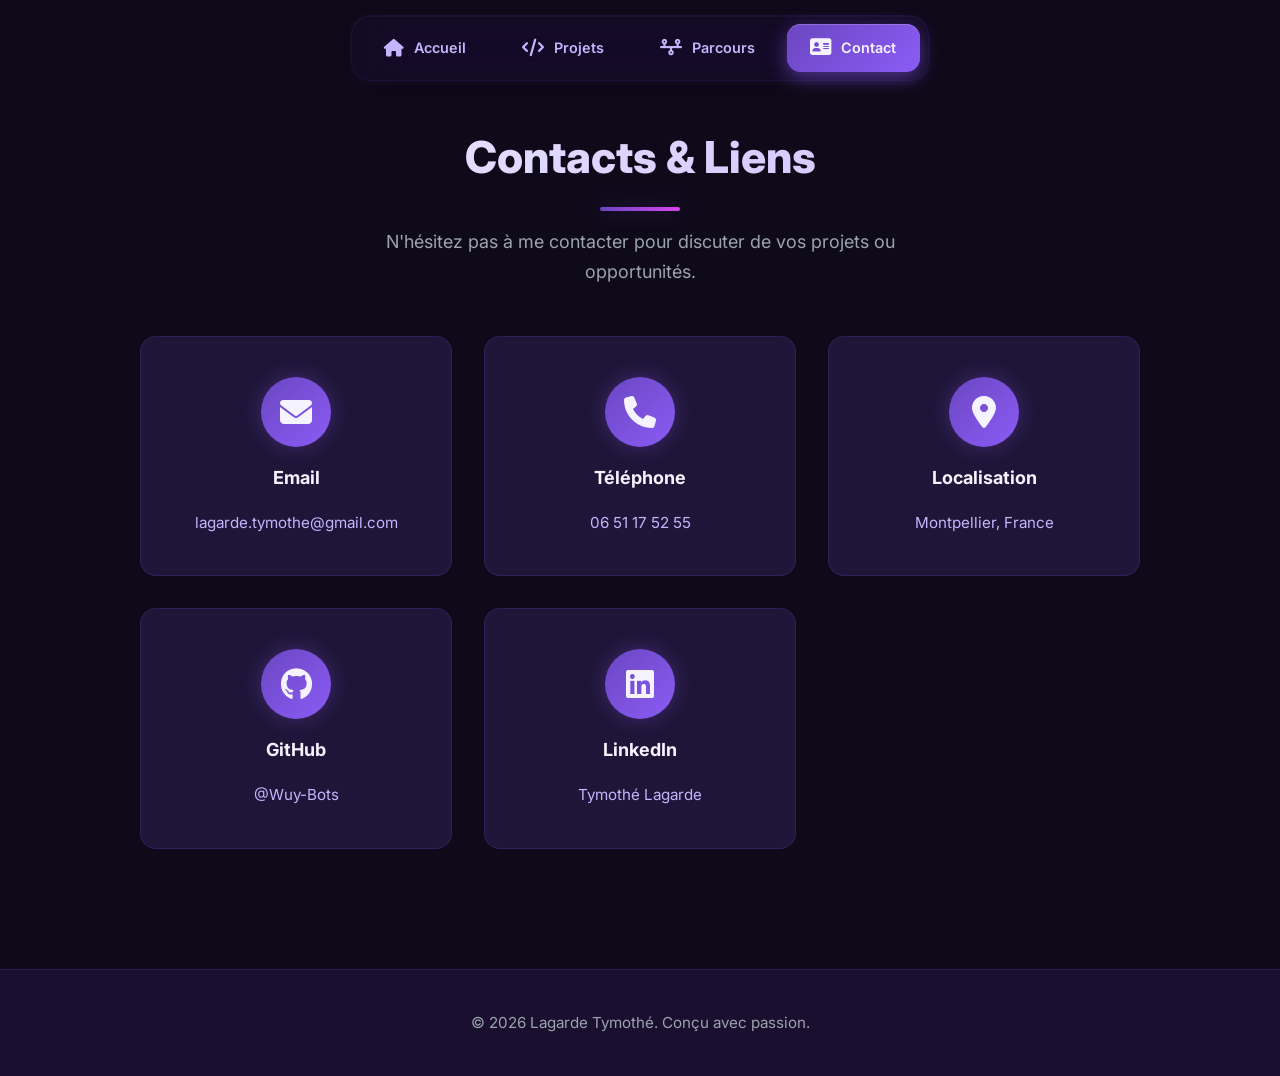
==== contact.html @ 23792f6a "feat(projects): complete redesign with expandable timeline and detailed cards" ====
<!DOCTYPE html>
<html lang="fr">

<head>
    <meta charset="UTF-8">
    <meta name="viewport" content="width=device-width, initial-scale=1.0">
    <meta name="description" content="Me contacter - Portfolio Technique">
    <meta name="theme-color" content="#1a0f2e">
    <title>Contact | Lagarde Tymothé</title>

    <!-- Polices (Google Fonts - Inter) -->
    <link rel="preconnect" href="https://fonts.googleapis.com">
    <link rel="preconnect" href="https://fonts.gstatic.com" crossorigin>
    <link href="https://fonts.googleapis.com/css2?family=Inter:wght@300;400;600;700;800;900&display=swap"
        rel="stylesheet">

    <!-- CSS -->
    <link rel="stylesheet" href="css/style.css">

    <!-- Icons (FontAwesome) -->
    <link rel="stylesheet" href="https://cdnjs.cloudflare.com/ajax/libs/font-awesome/6.4.0/css/all.min.css">
</head>

<body>

    <!-- Minimal Glassmorphic Navigation -->
    <nav class="glass-nav">
        <div class="nav-wrapper">
            <div class="nav-tabs">
                <a href="index.html" class="nav-tab">
                    <i class="fa-solid fa-home"></i>
                    <span>Accueil</span>
                </a>
                <a href="projets.html" class="nav-tab">
                    <i class="fa-solid fa-code"></i>
                    <span>Projets</span>
                </a>
                <a href="parcours.html" class="nav-tab">
                    <i class="fa-solid fa-timeline"></i>
                    <span>Parcours</span>
                </a>
                <a href="contact.html" class="nav-tab active">
                    <i class="fa-solid fa-address-card"></i>
                    <span>Contact</span>
                </a>
            </div>
        </div>
    </nav>

    <main>
        <!-- Contact Section -->
        <section id="contact" class="contact section page-section">
            <div class="container">
                <h2 class="section-title">Contacts & Liens</h2>
                <p class="contact-subtitle">N'hésitez pas à me contacter pour discuter de vos projets ou opportunités.
                </p>

                <div class="contact-grid">
                    <!-- Email Card -->
                    <a href="mailto:lagarde.tymothe@gmail.com" class="contact-card">
                        <div class="contact-icon">
                            <i class="fa-solid fa-envelope"></i>
                        </div>
                        <h3 class="contact-card-title">Email</h3>
                        <p class="contact-card-text">lagarde.tymothe@gmail.com</p>
                    </a>

                    <!-- Phone Card -->
                    <a href="tel:+33651175255" class="contact-card">
                        <div class="contact-icon">
                            <i class="fa-solid fa-phone"></i>
                        </div>
                        <h3 class="contact-card-title">Téléphone</h3>
                        <p class="contact-card-text">06 51 17 52 55</p>
                    </a>

                    <!-- Location Card -->
                    <div class="contact-card">
                        <div class="contact-icon">
                            <i class="fa-solid fa-location-dot"></i>
                        </div>
                        <h3 class="contact-card-title">Localisation</h3>
                        <p class="contact-card-text">Montpellier, France</p>
                    </div>

                    <!-- GitHub Card -->
                    <a href="https://github.com/Wuy-Bots" target="_blank" rel="noopener noreferrer"
                        class="contact-card">
                        <div class="contact-icon">
                            <i class="fa-brands fa-github"></i>
                        </div>
                        <h3 class="contact-card-title">GitHub</h3>
                        <p class="contact-card-text">@Wuy-Bots</p>
                    </a>

                    <!-- LinkedIn Card -->
                    <a href="https://linkedin.com/in/tymothé-lagarde-95a6523ab/" target="_blank"
                        rel="noopener noreferrer" class="contact-card">
                        <div class="contact-icon">
                            <i class="fa-brands fa-linkedin"></i>
                        </div>
                        <h3 class="contact-card-title">LinkedIn</h3>
                        <p class="contact-card-text">Tymothé Lagarde</p>
                    </a>
                </div>
            </div>
        </section>
    </main>

    <footer class="footer">
        <div class="container">
            <p>&copy; 2026 Lagarde Tymothé. Conçu avec passion.</p>
        </div>
    </footer>

    <!-- JavaScript -->
    <script src="js/script.js"></script>
</body>

</html>
---- css/style.css ----
/* =========================================
   PORTFOLIO - DARK VIOLET THEME
   Professional Design System
   ========================================= */

:root {
    /* Dark Violet Color Palette */
    --bg-primary: #0f0a1a;
    --bg-secondary: #1a0f2e;
    --bg-card: #1f1538;
    --bg-card-hover: #2a1d47;

    /* Violet Spectrum */
    --violet-900: #1a0f2e;
    --violet-700: #4a2f7a;
    --violet-600: #6b46c1;
    --violet-500: #8b5cf6;
    --violet-400: #a78bfa;
    --violet-300: #c4b5fd;

    /* Accent Colors */
    --accent-pink: #d946ef;
    --accent-cyan: #06b6d4;

    /* Text Colors */
    --text-primary: #f5f3ff;
    --text-secondary: #c4b5fd;
    --text-muted: #9ca3af;

    /* Borders & Effects */
    --border-subtle: rgba(139, 92, 246, 0.15);
    --border-strong: rgba(139, 92, 246, 0.3);
    --glow-violet: 0 0 20px rgba(139, 92, 246, 0.3);
    --glow-strong: 0 0 30px rgba(139, 92, 246, 0.5);

    /* Typography */
    --font-main: 'Inter', -apple-system, BlinkMacSystemFont, 'Segoe UI', sans-serif;

    /* Layout */
    --container-max: 1280px;
    --header-height: 72px;
    --section-padding: 120px;

    /* Transitions */
    --transition-fast: 0.2s cubic-bezier(0.4, 0, 0.2, 1);
    --transition-base: 0.3s cubic-bezier(0.4, 0, 0.2, 1);
    --transition-slow: 0.5s cubic-bezier(0.4, 0, 0.2, 1);
}

/* =========================================
   RESET & BASE STYLES
   ========================================= */
*,
*::before,
*::after {
    margin: 0;
    padding: 0;
    box-sizing: border-box;
}

html {
    scroll-behavior: smooth;
    font-size: 16px;
}

body {
    font-family: var(--font-main);
    background-color: var(--bg-primary);
    color: var(--text-primary);
    line-height: 1.7;
    font-weight: 400;
    overflow-x: hidden;
    -webkit-font-smoothing: antialiased;
    -moz-osx-font-smoothing: grayscale;
}

::selection {
    background-color: var(--violet-500);
    color: var(--text-primary);
}

/* =========================================
   UTILITY CLASSES
   ========================================= */
.container {
    max-width: var(--container-max);
    margin: 0 auto;
    padding: 0 2rem;
}

.section {
    padding: var(--section-padding) 0;
    position: relative;
}

.section-title {
    font-size: clamp(2rem, 4vw, 2.75rem);
    font-weight: 800;
    text-align: center;
    margin-bottom: 4rem;
    position: relative;
    background: linear-gradient(135deg, var(--text-primary), var(--violet-300));
    -webkit-background-clip: text;
    -webkit-text-fill-color: transparent;
    background-clip: text;
}

.section-title::after {
    content: '';
    position: absolute;
    bottom: -1rem;
    left: 50%;
    transform: translateX(-50%);
    width: 80px;
    height: 4px;
    background: linear-gradient(90deg, var(--violet-600), var(--accent-pink));
    border-radius: 2px;
    box-shadow: var(--glow-violet);
}

.highlight {
    color: var(--violet-400);
    position: relative;
}

.visually-hidden {
    position: absolute;
    width: 1px;
    height: 1px;
    padding: 0;
    margin: -1px;
    overflow: hidden;
    clip: rect(0, 0, 0, 0);
    white-space: nowrap;
    border: 0;
}

/* =========================================
   BUTTONS
   ========================================= */
.btn {
    display: inline-flex;
    align-items: center;
    justify-content: center;
    padding: 0.875rem 2rem;
    font-size: 1rem;
    font-weight: 600;
    border-radius: 0.5rem;
    border: none;
    cursor: pointer;
    transition: all var(--transition-base);
    text-decoration: none;
    position: relative;
    overflow: hidden;
    letter-spacing: 0.025em;
}

.btn::before {
    content: '';
    position: absolute;
    top: 0;
    left: 0;
    width: 100%;
    height: 100%;
    background: linear-gradient(135deg, rgba(255, 255, 255, 0.1), rgba(255, 255, 255, 0));
    opacity: 0;
    transition: opacity var(--transition-base);
}

.btn:hover::before {
    opacity: 1;
}

.btn-primary {
    background: linear-gradient(135deg, var(--violet-600), var(--violet-500));
    color: var(--text-primary);
    box-shadow: 0 4px 15px rgba(139, 92, 246, 0.3);
}

.btn-primary:hover {
    transform: translateY(-2px);
    box-shadow: 0 6px 25px rgba(139, 92, 246, 0.5);
}

.btn-primary:active {
    transform: translateY(0);
}

.btn-outline {
    background: transparent;
    border: 2px solid var(--border-strong);
    color: var(--text-primary);
    margin-left: 1rem;
}

.btn-outline:hover {
    border-color: var(--violet-400);
    background: rgba(139, 92, 246, 0.1);
    transform: translateY(-2px);
}

/* =========================================
   GLASSMORPHIC NAVIGATION
   ========================================= */
.glass-nav {
    position: fixed;
    top: 15px;
    left: 50%;
    transform: translateX(-50%);
    z-index: 1000;
    width: auto;
    padding: 0;
    transition: all 0.3s cubic-bezier(0.4, 0, 0.2, 1);
}

.nav-wrapper {
    display: flex;
    align-items: center;
    justify-content: center;
}

.logo {
    font-size: 1.25rem;
    font-weight: 800;
    color: var(--text-primary);
    text-decoration: none;
    letter-spacing: -0.02em;
    transition: transform var(--transition-fast);
    z-index: 2;
}

.logo:hover {
    transform: scale(1.05);
}

.logo .highlight {
    background: linear-gradient(135deg, var(--violet-500), var(--accent-pink));
    -webkit-background-clip: text;
    -webkit-text-fill-color: transparent;
    background-clip: text;
}

.nav-tabs {
    display: flex;
    gap: 0.5rem;
    background: rgba(26, 15, 46, 0.4);
    backdrop-filter: blur(30px) saturate(200%);
    padding: 0.5rem;
    border-radius: 20px;
    border: 1px solid rgba(139, 92, 246, 0.08);
    box-shadow:
        0 8px 32px rgba(0, 0, 0, 0.25),
        0 2px 8px rgba(139, 92, 246, 0.1),
        inset 0 1px 0 rgba(255, 255, 255, 0.03);
    transition: all 0.3s cubic-bezier(0.4, 0, 0.2, 1);
}

.nav-tabs:hover {
    background: rgba(26, 15, 46, 0.5);
    border-color: rgba(139, 92, 246, 0.15);
    box-shadow:
        0 12px 40px rgba(0, 0, 0, 0.3),
        0 4px 12px rgba(139, 92, 246, 0.15),
        inset 0 1px 0 rgba(255, 255, 255, 0.05);
}

.nav-tab {
    display: flex;
    align-items: center;
    gap: 0.625rem;
    padding: 0.75rem 1.5rem;
    border-radius: 14px;
    color: var(--text-secondary);
    text-decoration: none;
    font-size: 0.9rem;
    font-weight: 600;
    transition: all 0.25s cubic-bezier(0.4, 0, 0.2, 1);
    position: relative;
    overflow: hidden;
    background: transparent;
}

.nav-tab::before {
    content: '';
    position: absolute;
    top: 0;
    left: 0;
    width: 100%;
    height: 100%;
    background: linear-gradient(135deg,
            rgba(139, 92, 246, 0.8),
            rgba(139, 92, 246, 0.6));
    opacity: 0;
    transition: opacity 0.25s cubic-bezier(0.4, 0, 0.2, 1);
    z-index: -1;
}

.nav-tab i {
    font-size: 1.1rem;
    transition: transform 0.25s cubic-bezier(0.4, 0, 0.2, 1);
}

.nav-tab:hover {
    color: var(--text-primary);
    transform: translateY(-2px);
}

.nav-tab:hover i {
    transform: scale(1.2) rotate(-5deg);
}

.nav-tab:hover::before {
    opacity: 0.5;
}

.nav-tab.active {
    background: linear-gradient(135deg,
            var(--violet-600),
            var(--violet-500));
    color: var(--text-primary);
    box-shadow:
        0 6px 20px rgba(139, 92, 246, 0.5),
        inset 0 1px 0 rgba(255, 255, 255, 0.2);
}

.nav-tab.active::before {
    opacity: 1;
}

.nav-tab.active i {
    transform: scale(1.08);
}

/* Floating effect on scroll */
.glass-nav.scrolled {
    top: 10px;
}

.glass-nav.scrolled .nav-tabs {
    background: rgba(26, 15, 46, 0.6);
    box-shadow:
        0 16px 48px rgba(0, 0, 0, 0.35),
        0 6px 16px rgba(139, 92, 246, 0.2),
        inset 0 1px 0 rgba(255, 255, 255, 0.05);
}

/* =========================================
   HERO SECTION
   ========================================= */
.hero {
    min-height: 100vh;
    display: flex;
    align-items: center;
    justify-content: center;
    position: relative;
    padding-top: 0;
    background:
        radial-gradient(ellipse 80% 50% at 50% -20%, rgba(139, 92, 246, 0.15), transparent),
        radial-gradient(ellipse 60% 60% at 100% 100%, rgba(217, 70, 239, 0.08), transparent);
}

.hero::before {
    content: '';
    position: absolute;
    top: 0;
    left: 0;
    width: 100%;
    height: 100%;
    background:
        linear-gradient(135deg, transparent 0%, rgba(139, 92, 246, 0.03) 50%, transparent 100%);
    pointer-events: none;
}

.hero-content {
    text-align: center;
    z-index: 1;
}

.hero-title {
    font-size: clamp(2.5rem, 6vw, 4.5rem);
    font-weight: 900;
    line-height: 1.1;
    margin-bottom: 1.5rem;
    letter-spacing: -0.03em;
}

.code-style {
    display: block;
    font-family: 'SF Mono', 'Monaco', 'Cascadia Code', monospace;
    font-size: clamp(1.25rem, 3vw, 2rem);
    color: var(--violet-400);
    font-weight: 600;
    margin-top: 1rem;
    opacity: 0.9;
}

.hero-subtitle {
    font-size: clamp(1.1rem, 2vw, 1.3rem);
    color: var(--text-muted);
    max-width: 650px;
    margin: 0 auto 3rem;
    line-height: 1.8;
}

.hero-cta {
    display: flex;
    justify-content: center;
    gap: 1rem;
    flex-wrap: wrap;
}

/* =========================================
   PAGE SECTIONS (for multi-page layout)
   ========================================= */
.page-section {
    min-height: calc(100vh - 120px);
    padding-top: 120px;
}

/* =========================================
   MOTIVATION SECTION
   ========================================= */
.motivation {
    background: linear-gradient(180deg, var(--bg-primary), var(--bg-secondary));
    border-top: 1px solid var(--border-subtle);
    border-bottom: 1px solid var(--border-subtle);
}

.motivation-grid {
    display: grid;
    grid-template-columns: 1fr 1fr;
    gap: 4rem;
    align-items: start;
}

.subsection-title {
    font-size: 1.5rem;
    font-weight: 700;
    margin-bottom: 1.5rem;
    color: var(--text-primary);
}

.motivation-text {
    font-size: 1.125rem;
    color: var(--text-muted);
    line-height: 1.8;
    margin-bottom: 2rem;
}

.motivation-text strong {
    color: var(--text-primary);
    font-weight: 600;
}

.motivation-text em {
    color: var(--violet-400);
    font-style: normal;
    font-weight: 600;
}

.skills-list {
    list-style: none;
    display: grid;
    gap: 1rem;
}

.skills-list li {
    display: flex;
    align-items: center;
    gap: 1rem;
    color: var(--text-secondary);
    font-size: 1rem;
    padding: 0.5rem 0;
}

.skills-list li i {
    color: var(--violet-500);
    font-size: 1.25rem;
}

.tools-grid {
    display: grid;
    grid-template-columns: repeat(2, 1fr);
    gap: 1.25rem;
}

.tool-card {
    background: var(--bg-card);
    border: 1px solid var(--border-subtle);
    border-radius: 1rem;
    padding: 2rem;
    text-align: center;
    display: flex;
    flex-direction: column;
    align-items: center;
    gap: 1rem;
    transition: all var(--transition-base);
    position: relative;
    overflow: hidden;
}

.tool-card::before {
    content: '';
    position: absolute;
    top: 0;
    left: 0;
    width: 100%;
    height: 100%;
    background: linear-gradient(135deg, rgba(139, 92, 246, 0.1), transparent);
    opacity: 0;
    transition: opacity var(--transition-base);
}

.tool-card:hover {
    transform: translateY(-5px);
    border-color: var(--violet-500);
    box-shadow: 0 10px 30px rgba(139, 92, 246, 0.2);
}

.tool-card:hover::before {
    opacity: 1;
}

.tool-icon {
    font-size: 2.5rem;
    color: var(--text-secondary);
    transition: all var(--transition-base);
}

.tool-card:hover .tool-icon {
    color: var(--violet-400);
    transform: scale(1.1);
}

.tool-card span {
    font-size: 1rem;
    font-weight: 600;
    color: var(--text-secondary);
    z-index: 1;
}

/* =========================================
   PROJECTS SECTION
   ========================================= */
.projects {
    background: var(--bg-primary);
}

/* =========================================
   PROJECTS SECTION REMNANTS CLEARED
   ========================================= */
.projects {
    background: var(--bg-primary);
}

/* =========================================
   NEW EXPANDABLE TIMELINE
   ========================================= */

.timeline-container {
    position: relative;
    max-width: 900px;
    margin: 0 auto;
    padding-left: 50px;
}

/* La ligne excentrée à gauche */
.timeline-line {
    position: absolute;
    left: 15px;
    top: 20px;
    bottom: 20px;
    width: 4px;
    background: linear-gradient(180deg,
            var(--violet-600) 0%,
            var(--accent-pink) 50%,
            transparent 100%);
    border-radius: 2px;
    box-shadow: 0 0 15px rgba(139, 92, 246, 0.4);
}

.timeline-project {
    position: relative;
    margin-bottom: 3rem;
    transition: all 0.4s ease;
}

.timeline-dot {
    position: absolute;
    left: -44px;
    top: 24px;
    width: 22px;
    height: 22px;
    background: var(--bg-primary);
    border: 4px solid var(--violet-500);
    border-radius: 50%;
    z-index: 2;
    box-shadow: 0 0 15px rgba(139, 92, 246, 0.5);
    transition: all 0.3s ease;
}

.timeline-project:hover .timeline-dot,
.timeline-project.active .timeline-dot {
    background: var(--violet-500);
    border-color: var(--accent-pink);
    transform: scale(1.2);
    box-shadow: 0 0 25px rgba(217, 70, 239, 0.6);
}

/* --- Project Card (Header + Wrapper) --- */
.project-card-wrapper {
    background: rgba(26, 15, 46, 0.6);
    backdrop-filter: blur(10px);
    border: 1px solid rgba(139, 92, 246, 0.15);
    border-radius: 16px;
    overflow: hidden;
    transition: all 0.3s ease;
}

.timeline-project:hover .project-card-wrapper {
    border-color: rgba(139, 92, 246, 0.4);
    box-shadow: 0 8px 30px rgba(0, 0, 0, 0.3);
}

.timeline-project.active .project-card-wrapper {
    border-color: var(--violet-500);
    box-shadow: 0 12px 40px rgba(139, 92, 246, 0.25);
    background: rgba(26, 15, 46, 0.85);
}

/* --- Header Compact --- */
.project-header {
    padding: 1.5rem;
    cursor: pointer;
    position: relative;
}

.project-date {
    display: block;
    font-size: 0.85rem;
    color: var(--accent-pink);
    font-weight: 700;
    text-transform: uppercase;
    letter-spacing: 0.05em;
    margin-bottom: 0.5rem;
}

.project-title-row {
    display: flex;
    align-items: center;
    gap: 1rem;
    margin-bottom: 0.75rem;
}

.project-icon {
    font-size: 1.8rem;
    color: var(--violet-400);
    min-width: 40px;
    text-align: center;
}

.project-title {
    font-size: 1.5rem;
    margin: 0;
    font-weight: 800;
    line-height: 1.2;
}

.project-summary {
    color: var(--text-secondary);
    margin-bottom: 0;
    padding-right: 40px;
    font-size: 1rem;
    line-height: 1.5;
}

.expand-btn {
    position: absolute;
    right: 1.5rem;
    top: 50%;
    transform: translateY(-50%);
    background: rgba(139, 92, 246, 0.1);
    border: 1px solid rgba(139, 92, 246, 0.2);
    color: var(--violet-300);
    padding: 0.5rem 1rem;
    border-radius: 20px;
    font-size: 0.85rem;
    font-weight: 600;
    cursor: pointer;
    display: flex;
    align-items: center;
    gap: 0.5rem;
    transition: all 0.3s ease;
}

.expand-btn span {
    display: inline-block;
}

.expand-btn i {
    transition: transform 0.4s cubic-bezier(0.68, -0.55, 0.265, 1.55);
}

.timeline-project.active .expand-btn {
    background: var(--violet-600);
    color: white;
    border-color: var(--violet-600);
}

.timeline-project.active .expand-btn i {
    transform: rotate(180deg);
}

/* --- Details Content (Expandable) --- */
.project-details {
    max-height: 0;
    overflow: hidden;
    transition: max-height 0.6s cubic-bezier(0.25, 1, 0.5, 1);
    background: rgba(0, 0, 0, 0.2);
    border-top: 1px solid rgba(255, 255, 255, 0.05);
}

.details-content {
    padding: 2rem;
    opacity: 0;
    transform: translateY(20px);
    transition: all 0.4s ease 0.1s;
}

.timeline-project.active .details-content {
    opacity: 1;
    transform: translateY(0);
}

.full-description {
    line-height: 1.7;
    color: var(--text-muted);
    font-size: 1.05rem;
    margin-bottom: 2rem;
}


/* --- Tech Stack & Info --- */
.tech-stack-section h4 {
    color: var(--text-primary);
    font-size: 1.1rem;
    margin-bottom: 1rem;
    display: flex;
    align-items: center;
    gap: 0.5rem;
}

.tech-details-list {
    list-style: none;
    padding: 0;
    margin-bottom: 2rem;
    display: grid;
    gap: 0.8rem;
}

.tech-details-list li {
    background: rgba(139, 92, 246, 0.08);
    padding: 1rem;
    border-radius: 8px;
    border-left: 3px solid var(--violet-500);
    color: var(--text-secondary);
    font-size: 0.95rem;
}

.tech-details-list strong {
    color: var(--violet-300);
    margin-right: 0.3rem;
}

/* --- Gallery --- */
.project-gallery {
    margin: 2rem 0;
    position: relative;
}

.gallery-scroll {
    display: flex;
    overflow-x: auto;
    gap: 1rem;
    padding-bottom: 1rem;
    scroll-snap-type: x mandatory;
    scrollbar-width: thin;
    scrollbar-color: var(--violet-600) rgba(0, 0, 0, 0.3);
}

.gallery-scroll img {
    height: 250px;
    border-radius: 8px;
    scroll-snap-align: start;
    border: 1px solid rgba(255, 255, 255, 0.1);
    transition: transform 0.3s ease;
    cursor: zoom-in;
}

.gallery-scroll img:hover {
    transform: scale(1.02);
}

.gallery-hint {
    text-align: right;
    font-size: 0.8rem;
    color: var(--text-muted);
    margin-top: 0.5rem;
    font-style: italic;
}

.placeholder-gallery .placeholder-content {
    background: rgba(255, 255, 255, 0.05);
    height: 150px;
    border-radius: 8px;
    display: flex;
    flex-direction: column;
    align-items: center;
    justify-content: center;
    color: var(--text-muted);
    border: 1px dashed rgba(255, 255, 255, 0.2);
}

.placeholder-content i {
    font-size: 2rem;
    margin-bottom: 0.5rem;
}

.alert-box {
    background: rgba(239, 68, 68, 0.15);
    border: 1px solid rgba(239, 68, 68, 0.3);
    color: #fca5a5;
    padding: 0.75rem;
    border-radius: 8px;
    display: flex;
    align-items: center;
    gap: 0.75rem;
    margin-bottom: 2rem;
    font-size: 0.9rem;
}

/* --- Footer Actions --- */
.project-footer {
    display: flex;
    justify-content: flex-end;
    margin-top: 2rem;
    padding-top: 1.5rem;
    border-top: 1px solid rgba(255, 255, 255, 0.05);
}

.github-btn {
    display: inline-flex;
    align-items: center;
    gap: 0.5rem;
    background: var(--text-primary);
    color: var(--bg-primary);
    padding: 0.6rem 1.2rem;
    border-radius: 8px;
    font-weight: 700;
    text-decoration: none;
    transition: all 0.2s ease;
}

.github-btn:hover {
    background: white;
    transform: translateY(-2px);
    box-shadow: 0 5px 15px rgba(255, 255, 255, 0.2);
}

.github-btn.disabled {
    background: rgba(255, 255, 255, 0.1);
    color: rgba(255, 255, 255, 0.4);
    pointer-events: none;
    cursor: not-allowed;
}

/* =========================================
   CONTACT SECTION
   ========================================= */
.contact {
    background: var(--bg-primary);
}

.contact-subtitle {
    text-align: center;
    color: var(--text-muted);
    font-size: 1.125rem;
    max-width: 600px;
    margin: -2rem auto 3rem;
}

.contact-grid {
    display: grid;
    grid-template-columns: repeat(auto-fit, minmax(280px, 1fr));
    gap: 2rem;
    max-width: 1000px;
    margin: 0 auto;
}

.contact-card {
    background: var(--bg-card);
    border: 1px solid var(--border-subtle);
    border-radius: 1rem;
    padding: 2.5rem 2rem;
    text-align: center;
    transition: all var(--transition-base);
    position: relative;
    overflow: hidden;
    text-decoration: none;
    display: flex;
    flex-direction: column;
    align-items: center;
    gap: 1rem;
}

.contact-card::before {
    content: '';
    position: absolute;
    top: 0;
    left: 0;
    width: 100%;
    height: 100%;
    background: linear-gradient(135deg, rgba(139, 92, 246, 0.1), transparent);
    opacity: 0;
    transition: opacity var(--transition-base);
}

.contact-card:hover {
    transform: translateY(-8px);
    border-color: var(--violet-500);
    box-shadow: 0 15px 35px rgba(139, 92, 246, 0.25);
}

.contact-card:hover::before {
    opacity: 1;
}

.contact-icon {
    width: 70px;
    height: 70px;
    background: linear-gradient(135deg, var(--violet-600), var(--violet-500));
    border-radius: 50%;
    display: flex;
    align-items: center;
    justify-content: center;
    font-size: 2rem;
    color: var(--text-primary);
    box-shadow: var(--glow-violet);
    transition: all var(--transition-base);
    position: relative;
    z-index: 1;
}

.contact-card:hover .contact-icon {
    transform: scale(1.1) rotate(5deg);
    box-shadow: var(--glow-strong);
}

.contact-card-title {
    font-size: 1.125rem;
    font-weight: 700;
    color: var(--text-primary);
    margin: 0;
    z-index: 1;
}

.contact-card-text {
    font-size: 0.95rem;
    color: var(--text-secondary);
    margin: 0;
    word-break: break-word;
    z-index: 1;
    transition: color var(--transition-fast);
}

.contact-card:hover .contact-card-text {
    color: var(--violet-300);
}

/* Link reset for contact cards */
a.contact-card {
    color: inherit;
}


/* =========================================
   FOOTER
   ========================================= */
.footer {
    background: var(--bg-secondary);
    border-top: 1px solid var(--border-subtle);
    padding: 2.5rem 0;
    text-align: center;
}

.footer p {
    color: var(--text-muted);
    font-size: 0.95rem;
}

/* =========================================
   RESPONSIVE DESIGN
   ========================================= */
@media (max-width: 1024px) {
    :root {
        --section-padding: 80px;
    }

    .motivation-grid {
        grid-template-columns: 1fr;
        gap: 3rem;
    }
}

@media (max-width: 768px) {
    :root {
        --section-padding: 60px;
    }

    .glass-nav {
        top: 10px;
        width: 95%;
    }

    .nav-wrapper {
        flex-direction: column;
        gap: 1rem;
        padding: 1rem;
    }

    .nav-tabs {
        width: 100%;
        justify-content: center;
        flex-wrap: wrap;
    }

    .nav-tab {
        padding: 0.5rem 1rem;
        font-size: 0.85rem;
        flex: 1 1 auto;
        min-width: 100px;
        justify-content: center;
    }

    .nav-tab span {
        display: none;
    }

    .nav-tab i {
        font-size: 1.25rem;
    }

    .hero-cta {
        flex-direction: column;
        align-items: center;
    }

    .btn-outline {
        margin-left: 0;
    }

    .tools-grid {
        grid-template-columns: 1fr;
    }

    .timeline-container {
        padding-left: 2rem;
    }

    .timeline-dot {
        left: -2.625rem;
    }

    .timeline-content {
        padding: 1.5rem;
    }

    .page-section {
        padding-top: 100px;
    }

    /* New Timeline Responsive Fixes */
    .timeline-container {
        padding-left: 30px;
    }

    .timeline-line {
        left: 0;
    }

    .timeline-dot {
        left: -11px;
    }
}

@media (max-width: 480px) {
    .container {
        padding: 0 1rem;
    }

    .glass-nav {
        width: calc(100% - 20px);
    }

    .contact-grid {
        grid-template-columns: 1fr;
    }

    .timeline-container {
        padding-left: 20px;
    }
}

/* =========================================
   ANIMATIONS & EFFECTS
   ========================================= */
@keyframes gradientShift {

    0%,
    100% {
        background-position: 0% 50%;
    }

    50% {
        background-position: 100% 50%;
    }
}

.hero::after {
    content: '';
    position: absolute;
    top: -50%;
    left: -50%;
    width: 200%;
    height: 200%;
    background: radial-gradient(circle, rgba(139, 92, 246, 0.05) 1px, transparent 1px);
    background-size: 50px 50px;
    opacity: 0.3;
    animation: gradientShift 20s ease infinite;
    pointer-events: none;
}
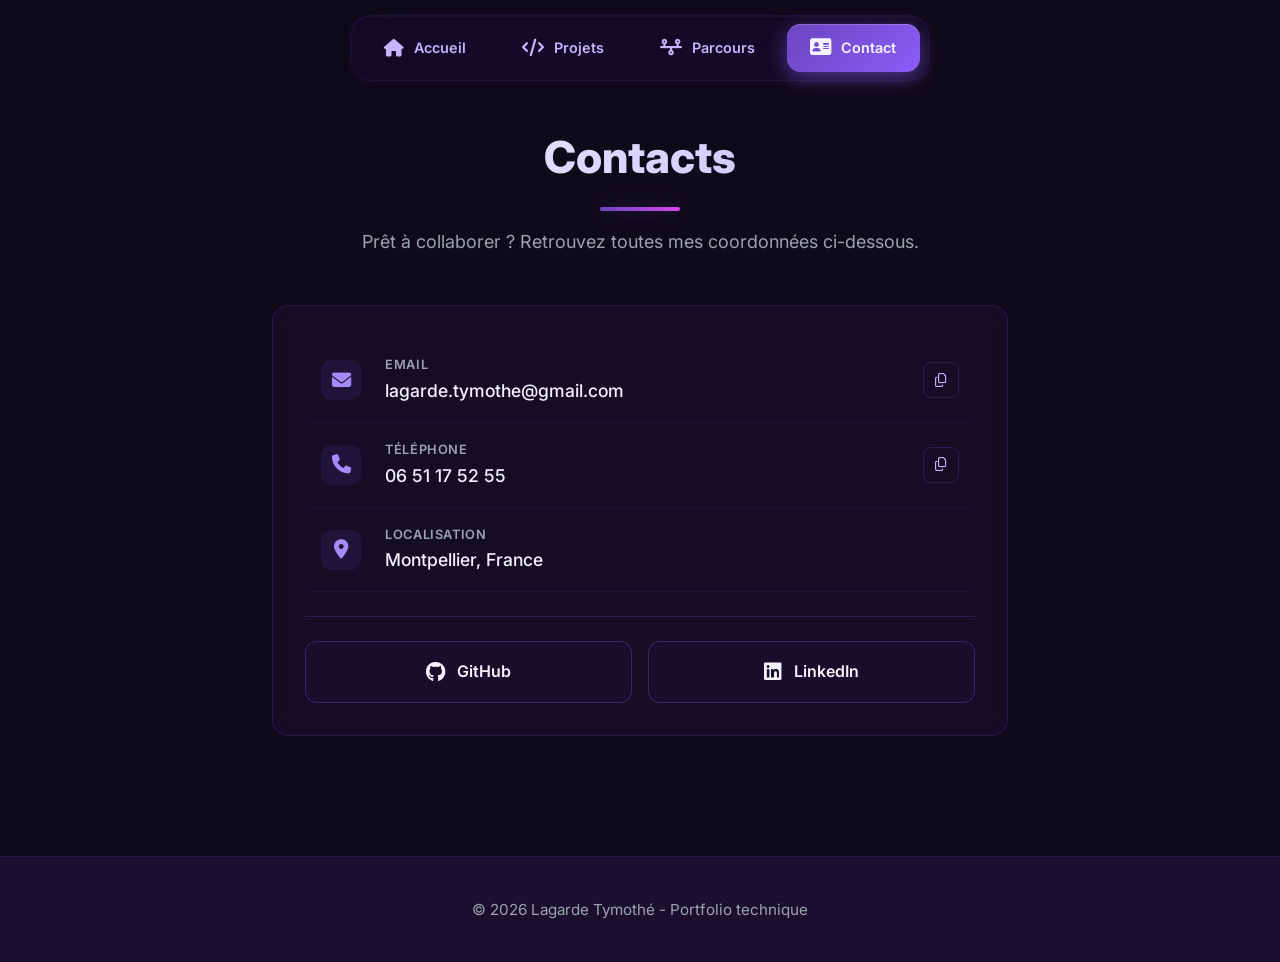
==== commit e1706d24: "feat(redesign): unify home, parcours, contact pages with glassmorphism + copy func" ====
--- a/contact.html
+++ b/contact.html
@@ -50,58 +50,74 @@
     <main>
         <!-- Contact Section -->
         <section id="contact" class="contact section page-section">
-            <div class="container">
-                <h2 class="section-title">Contacts & Liens</h2>
-                <p class="contact-subtitle">N'hésitez pas à me contacter pour discuter de vos projets ou opportunités.
+            <div class="container" style="max-width: 800px;">
+                <h2 class="section-title">Contacts</h2>
+                <p class="contact-subtitle">
+                    Prêt à collaborer ? Retrouvez toutes mes coordonnées ci-dessous.
                 </p>
 
-                <div class="contact-grid">
-                    <!-- Email Card -->
-                    <a href="mailto:lagarde.tymothe@gmail.com" class="contact-card">
-                        <div class="contact-icon">
-                            <i class="fa-solid fa-envelope"></i>
+                <div class="contact-unified-wrapper">
+                    <div class="project-card-wrapper" style="padding: 2rem;">
+
+                        <!-- Email -->
+                        <div class="contact-row">
+                            <div class="contact-icon-small">
+                                <i class="fa-solid fa-envelope"></i>
+                            </div>
+                            <div class="contact-info">
+                                <span class="contact-label">Email</span>
+                                <a href="mailto:lagarde.tymothe@gmail.com"
+                                    class="contact-value">lagarde.tymothe@gmail.com</a>
+                            </div>
+                            <button class="copy-btn tooltip"
+                                onclick="copyToClipboard('lagarde.tymothe@gmail.com', this)">
+                                <i class="fa-regular fa-copy"></i>
+                                <span class="tooltiptext">Copier</span>
+                            </button>
                         </div>
-                        <h3 class="contact-card-title">Email</h3>
-                        <p class="contact-card-text">lagarde.tymothe@gmail.com</p>
-                    </a>
 
-                    <!-- Phone Card -->
-                    <a href="tel:+33651175255" class="contact-card">
-                        <div class="contact-icon">
-                            <i class="fa-solid fa-phone"></i>
+                        <!-- Phone -->
+                        <div class="contact-row">
+                            <div class="contact-icon-small">
+                                <i class="fa-solid fa-phone"></i>
+                            </div>
+                            <div class="contact-info">
+                                <span class="contact-label">Téléphone</span>
+                                <a href="tel:+33651175255" class="contact-value">06 51 17 52 55</a>
+                            </div>
+                            <button class="copy-btn tooltip" onclick="copyToClipboard('0651175255', this)">
+                                <i class="fa-regular fa-copy"></i>
+                                <span class="tooltiptext">Copier</span>
+                            </button>
                         </div>
-                        <h3 class="contact-card-title">Téléphone</h3>
-                        <p class="contact-card-text">06 51 17 52 55</p>
-                    </a>
 
-                    <!-- Location Card -->
-                    <div class="contact-card">
-                        <div class="contact-icon">
-                            <i class="fa-solid fa-location-dot"></i>
+                        <!-- Location -->
+                        <div class="contact-row">
+                            <div class="contact-icon-small">
+                                <i class="fa-solid fa-location-dot"></i>
+                            </div>
+                            <div class="contact-info">
+                                <span class="contact-label">Localisation</span>
+                                <span class="contact-value">Montpellier, France</span>
+                            </div>
                         </div>
-                        <h3 class="contact-card-title">Localisation</h3>
-                        <p class="contact-card-text">Montpellier, France</p>
+
+                        <div class="contact-divider"></div>
+
+                        <!-- Social Links -->
+                        <div class="contact-socials-row">
+                            <a href="https://github.com/Wuy-Bots" target="_blank" class="social-btn">
+                                <i class="fa-brands fa-github"></i>
+                                <span>GitHub</span>
+                            </a>
+                            <a href="https://linkedin.com/in/tymothé-lagarde-95a6523ab/" target="_blank"
+                                class="social-btn">
+                                <i class="fa-brands fa-linkedin"></i>
+                                <span>LinkedIn</span>
+                            </a>
+                        </div>
+
                     </div>
-
-                    <!-- GitHub Card -->
-                    <a href="https://github.com/Wuy-Bots" target="_blank" rel="noopener noreferrer"
-                        class="contact-card">
-                        <div class="contact-icon">
-                            <i class="fa-brands fa-github"></i>
-                        </div>
-                        <h3 class="contact-card-title">GitHub</h3>
-                        <p class="contact-card-text">@Wuy-Bots</p>
-                    </a>
-
-                    <!-- LinkedIn Card -->
-                    <a href="https://linkedin.com/in/tymothé-lagarde-95a6523ab/" target="_blank"
-                        rel="noopener noreferrer" class="contact-card">
-                        <div class="contact-icon">
-                            <i class="fa-brands fa-linkedin"></i>
-                        </div>
-                        <h3 class="contact-card-title">LinkedIn</h3>
-                        <p class="contact-card-text">Tymothé Lagarde</p>
-                    </a>
                 </div>
             </div>
         </section>
@@ -109,7 +125,7 @@
 
     <footer class="footer">
         <div class="container">
-            <p>&copy; 2026 Lagarde Tymothé. Conçu avec passion.</p>
+            <p>&copy; 2026 Lagarde Tymothé - Portfolio technique</p>
         </div>
     </footer>
 
--- a/css/style.css
+++ b/css/style.css
@@ -539,6 +539,35 @@
     z-index: 1;
 }
 
+/* Skills Tags */
+.skills-tags {
+    display: flex;
+    flex-wrap: wrap;
+    gap: 0.8rem;
+    margin-top: 1rem;
+}
+
+.skill-tag {
+    background: rgba(139, 92, 246, 0.1);
+    border: 1px solid rgba(139, 92, 246, 0.2);
+    color: var(--violet-300);
+    padding: 0.5rem 1rem;
+    border-radius: 20px;
+    font-size: 0.9rem;
+    font-weight: 600;
+    display: flex;
+    align-items: center;
+    gap: 0.5rem;
+    transition: all 0.3s ease;
+}
+
+.skill-tag:hover {
+    background: rgba(139, 92, 246, 0.25);
+    border-color: var(--violet-500);
+    transform: translateY(-2px);
+    color: white;
+}
+
 /* =========================================
    PROJECTS SECTION
    ========================================= */
@@ -608,7 +637,8 @@
 }
 
 /* --- Project Card (Header + Wrapper) --- */
-.project-card-wrapper {
+.project-card-wrapper,
+.glass-card {
     background: rgba(26, 15, 46, 0.6);
     backdrop-filter: blur(10px);
     border: 1px solid rgba(139, 92, 246, 0.15);
@@ -978,8 +1008,173 @@
 }
 
 /* Link reset for contact cards */
-a.contact-card {
-    color: inherit;
+/* =========================================
+   CONTACT UNIFIED CARD
+   ========================================= */
+.contact-unified-wrapper {
+    margin-top: 2rem;
+}
+
+.contact-row {
+    display: flex;
+    align-items: center;
+    gap: 1.5rem;
+    padding: 1rem;
+    border-bottom: 1px solid rgba(139, 92, 246, 0.1);
+    transition: background 0.2s ease;
+    border-radius: 8px;
+}
+
+.contact-row:hover {
+    background: rgba(139, 92, 246, 0.05);
+}
+
+.contact-row:last-child {
+    border-bottom: none;
+}
+
+.contact-icon-small {
+    width: 40px;
+    height: 40px;
+    background: rgba(139, 92, 246, 0.1);
+    color: var(--violet-400);
+    border-radius: 10px;
+    display: flex;
+    align-items: center;
+    justify-content: center;
+    font-size: 1.2rem;
+}
+
+.contact-info {
+    flex: 1;
+    display: flex;
+    flex-direction: column;
+}
+
+.contact-label {
+    font-size: 0.8rem;
+    color: var(--text-muted);
+    font-weight: 600;
+    text-transform: uppercase;
+    letter-spacing: 0.05em;
+}
+
+.contact-value {
+    color: var(--text-primary);
+    font-size: 1.1rem;
+    font-weight: 500;
+    text-decoration: none;
+    transition: color 0.2s;
+}
+
+.contact-value:hover {
+    color: var(--violet-400);
+}
+
+.copy-btn {
+    background: transparent;
+    border: 1px solid rgba(139, 92, 246, 0.2);
+    color: var(--violet-300);
+    width: 36px;
+    height: 36px;
+    border-radius: 8px;
+    cursor: pointer;
+    transition: all 0.2s ease;
+    display: flex;
+    align-items: center;
+    justify-content: center;
+    position: relative;
+}
+
+.copy-btn:hover {
+    background: var(--violet-600);
+    color: white;
+    border-color: var(--violet-600);
+}
+
+.contact-divider {
+    height: 1px;
+    background: rgba(139, 92, 246, 0.2);
+    margin: 1.5rem 0;
+}
+
+.contact-socials-row {
+    display: flex;
+    gap: 1rem;
+    justify-content: center;
+}
+
+.social-btn {
+    flex: 1;
+    display: flex;
+    align-items: center;
+    justify-content: center;
+    gap: 0.75rem;
+    background: rgba(26, 15, 46, 0.8);
+    border: 1px solid rgba(139, 92, 246, 0.3);
+    padding: 1rem;
+    border-radius: 12px;
+    color: var(--text-primary);
+    text-decoration: none;
+    font-weight: 600;
+    transition: all 0.3s ease;
+}
+
+.social-btn:hover {
+    transform: translateY(-3px);
+    background: var(--violet-700);
+    border-color: var(--violet-500);
+    box-shadow: 0 4px 15px rgba(139, 92, 246, 0.3);
+}
+
+.social-btn i {
+    font-size: 1.25rem;
+}
+
+/* Tooltip */
+.tooltip .tooltiptext {
+    visibility: hidden;
+    width: 60px;
+    background-color: var(--violet-600);
+    color: #fff;
+    text-align: center;
+    border-radius: 6px;
+    padding: 5px 0;
+    position: absolute;
+    z-index: 1;
+    bottom: 125%;
+    left: 50%;
+    margin-left: -30px;
+    opacity: 0;
+    transition: opacity 0.3s;
+    font-size: 0.75rem;
+}
+
+.tooltip .tooltiptext::after {
+    content: "";
+    position: absolute;
+    top: 100%;
+    left: 50%;
+    margin-left: -5px;
+    border-width: 5px;
+    border-style: solid;
+    border-color: var(--violet-600) transparent transparent transparent;
+}
+
+.tooltip:hover .tooltiptext {
+    visibility: visible;
+    opacity: 1;
+}
+
+/* --- Unifying Home Tool Cards to Match --- */
+.tool-card {
+    /* Extending reuse of styles */
+    background: rgba(26, 15, 46, 0.6);
+    backdrop-filter: blur(10px);
+    border: 1px solid rgba(139, 92, 246, 0.15);
+    border-radius: 16px;
+    /* ... existing styles ... */
+    box-shadow: 0 4px 20px rgba(0, 0, 0, 0.2);
 }
 
 
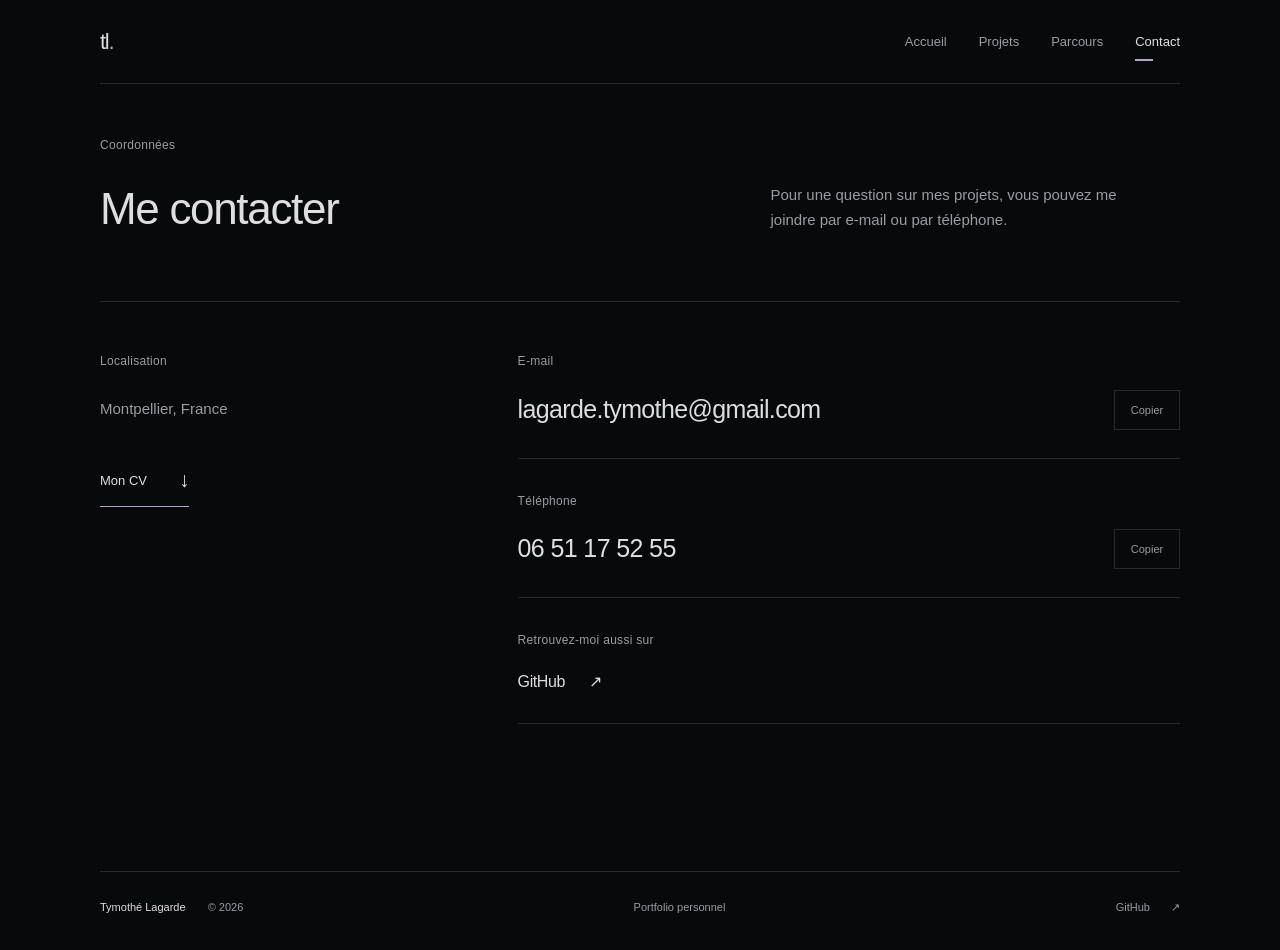
==== commit cb3a773e: "Refonte sobre du portfolio et mise à jour des informations" ====
--- a/contact.html
+++ b/contact.html
@@ -1,136 +1,52 @@
 <!DOCTYPE html>
 <html lang="fr">
+<head>
+<meta charset="UTF-8">
+<meta name="viewport" content="width=device-width, initial-scale=1">
+<meta name="description" content="Contacter Tymothé Lagarde à Montpellier pour une question sur ses projets de développement.">
+<meta name="theme-color" content="#08090b">
+<title>Contact | Tymothé Lagarde</title>
+<link rel="icon" href="assets/favicon.svg" type="image/svg+xml">
+<link rel="stylesheet" href="css/style.css">
+<script src="js/script.js" defer></script>
+</head>
+<body class="page-contact"><a class="skip-link" href="#contenu">Aller au contenu</a>
+<header class="site-header container"><a class="wordmark" href="index.html" aria-label="Tymothé Lagarde — accueil">tl<span>.</span></a>
+<nav aria-label="Navigation principale"><a href="index.html" >Accueil</a><a href="projets.html" >Projets</a><a href="parcours.html" >Parcours</a><a href="contact.html" aria-current="page">Contact</a>
+</nav>
+</header>
+<main id="contenu" class="container">
+<section class="page-intro contact-intro"><span class="eyebrow">Coordonnées</span>
+<div class="page-intro-row">
+<h1>Me contacter</h1>
+<div>
 
-<head>
-    <meta charset="UTF-8">
-    <meta name="viewport" content="width=device-width, initial-scale=1.0">
-    <meta name="description" content="Me contacter - Portfolio Technique">
-    <meta name="theme-color" content="#1a0f2e">
-    <title>Contact | Lagarde Tymothé</title>
-
-    <!-- Polices (Google Fonts - Inter) -->
-    <link rel="preconnect" href="https://fonts.googleapis.com">
-    <link rel="preconnect" href="https://fonts.gstatic.com" crossorigin>
-    <link href="https://fonts.googleapis.com/css2?family=Inter:wght@300;400;600;700;800;900&display=swap"
-        rel="stylesheet">
-
-    <!-- CSS -->
-    <link rel="stylesheet" href="css/style.css">
-
-    <!-- Icons (FontAwesome) -->
-    <link rel="stylesheet" href="https://cdnjs.cloudflare.com/ajax/libs/font-awesome/6.4.0/css/all.min.css">
-</head>
-
-<body>
-
-    <!-- Minimal Glassmorphic Navigation -->
-    <nav class="glass-nav">
-        <div class="nav-wrapper">
-            <div class="nav-tabs">
-                <a href="index.html" class="nav-tab">
-                    <i class="fa-solid fa-home"></i>
-                    <span>Accueil</span>
-                </a>
-                <a href="projets.html" class="nav-tab">
-                    <i class="fa-solid fa-code"></i>
-                    <span>Projets</span>
-                </a>
-                <a href="parcours.html" class="nav-tab">
-                    <i class="fa-solid fa-timeline"></i>
-                    <span>Parcours</span>
-                </a>
-                <a href="contact.html" class="nav-tab active">
-                    <i class="fa-solid fa-address-card"></i>
-                    <span>Contact</span>
-                </a>
-            </div>
-        </div>
-    </nav>
-
-    <main>
-        <!-- Contact Section -->
-        <section id="contact" class="contact section page-section">
-            <div class="container" style="max-width: 800px;">
-                <h2 class="section-title">Contacts</h2>
-                <p class="contact-subtitle">
-                    Prêt à collaborer ? Retrouvez toutes mes coordonnées ci-dessous.
-                </p>
-
-                <div class="contact-unified-wrapper">
-                    <div class="project-card-wrapper" style="padding: 2rem;">
-
-                        <!-- Email -->
-                        <div class="contact-row">
-                            <div class="contact-icon-small">
-                                <i class="fa-solid fa-envelope"></i>
-                            </div>
-                            <div class="contact-info">
-                                <span class="contact-label">Email</span>
-                                <a href="mailto:lagarde.tymothe@gmail.com"
-                                    class="contact-value">lagarde.tymothe@gmail.com</a>
-                            </div>
-                            <button class="copy-btn tooltip"
-                                onclick="copyToClipboard('lagarde.tymothe@gmail.com', this)">
-                                <i class="fa-regular fa-copy"></i>
-                                <span class="tooltiptext">Copier</span>
-                            </button>
-                        </div>
-
-                        <!-- Phone -->
-                        <div class="contact-row">
-                            <div class="contact-icon-small">
-                                <i class="fa-solid fa-phone"></i>
-                            </div>
-                            <div class="contact-info">
-                                <span class="contact-label">Téléphone</span>
-                                <a href="tel:+33651175255" class="contact-value">06 51 17 52 55</a>
-                            </div>
-                            <button class="copy-btn tooltip" onclick="copyToClipboard('0651175255', this)">
-                                <i class="fa-regular fa-copy"></i>
-                                <span class="tooltiptext">Copier</span>
-                            </button>
-                        </div>
-
-                        <!-- Location -->
-                        <div class="contact-row">
-                            <div class="contact-icon-small">
-                                <i class="fa-solid fa-location-dot"></i>
-                            </div>
-                            <div class="contact-info">
-                                <span class="contact-label">Localisation</span>
-                                <span class="contact-value">Montpellier, France</span>
-                            </div>
-                        </div>
-
-                        <div class="contact-divider"></div>
-
-                        <!-- Social Links -->
-                        <div class="contact-socials-row">
-                            <a href="https://github.com/Wuy-Bots" target="_blank" class="social-btn">
-                                <i class="fa-brands fa-github"></i>
-                                <span>GitHub</span>
-                            </a>
-                            <a href="https://linkedin.com/in/tymothé-lagarde-95a6523ab/" target="_blank"
-                                class="social-btn">
-                                <i class="fa-brands fa-linkedin"></i>
-                                <span>LinkedIn</span>
-                            </a>
-                        </div>
-
-                    </div>
-                </div>
-            </div>
-        </section>
-    </main>
-
-    <footer class="footer">
-        <div class="container">
-            <p>&copy; 2026 Lagarde Tymothé - Portfolio technique</p>
-        </div>
-    </footer>
-
-    <!-- JavaScript -->
-    <script src="js/script.js"></script>
+<p>Pour une question sur mes projets, vous pouvez me joindre par e-mail ou par téléphone.</p>
+</div>
+</div>
+</section>
+<section class="contact-layout" aria-label="Coordonnées">
+<div class="contact-aside"><span class="eyebrow">Localisation</span>
+<p>Montpellier, France</p><a class="text-link small" href="assets/CV/CV_Tymothe_Lagarde_2026.pdf" download>Mon CV <span aria-hidden="true">↓</span></a>
+</div>
+<div class="contact-methods">
+<div class="contact-method"><span class="eyebrow">E-mail</span>
+<div class="contact-value-row"><a href="mailto:lagarde.tymothe@gmail.com" class="email-address">lagarde.tymothe<wbr>@gmail.com</a><button class="copy-button" type="button" data-copy="lagarde.tymothe@gmail.com" aria-label="Copier l’adresse e-mail">Copier</button>
+</div>
+</div>
+<div class="contact-method"><span class="eyebrow">Téléphone</span>
+<div class="contact-value-row"><a href="tel:+33651175255">06 51 17 52 55</a><button class="copy-button" type="button" data-copy="0651175255" aria-label="Copier le numéro de téléphone">Copier</button>
+</div>
+</div>
+<div class="contact-method"><span class="eyebrow">Retrouvez-moi aussi sur</span>
+<div class="social-links"><a href="https://github.com/Wuy-Bots" target="_blank" rel="noopener noreferrer">GitHub <span aria-hidden="true">↗</span></a>
+</div>
+</div>
+<p id="copy-status" class="copy-status" role="status" aria-live="polite"></p>
+</div>
+</section>
+</main>
+<footer class="site-footer container"><a href="index.html">Tymothé Lagarde<span>© 2026</span></a><span>Portfolio personnel</span><a href="https://github.com/Wuy-Bots" target="_blank" rel="noopener noreferrer">GitHub <span aria-hidden="true">↗</span></a>
+</footer>
 </body>
-
 </html>
--- a/css/style.css
+++ b/css/style.css
@@ -1,1336 +1,1120 @@
-/* =========================================
-   PORTFOLIO - DARK VIOLET THEME
-   Professional Design System
-   ========================================= */
+/* A quiet, editorial portfolio. Typography and real work carry the identity. */
+:root {
+    color-scheme:dark;
+    --paper:#08090b;
+    --ink:#dedde0;
+    --muted:#9b9ba3;
+    --accent:#b2a6c4;
+    --line:#29292e;
+    --panel:#101115;
+    --font:Arial,Helvetica,sans-serif;
+    --serif:Georgia,'Times New Roman',serif
+}
+* {
+    box-sizing:border-box
+}
+html {
+    scroll-behavior:smooth;
+    scroll-padding-top:32px
+}
+body {
+    margin:0;
+    background:var(--paper);
+    color:var(--ink);
+    font:16px/1.65 var(--font);
+    -webkit-font-smoothing:antialiased
+}
+::selection {
+    background:var(--accent);
+    color:var(--paper)
+}
+a {
+    color:inherit;
+    text-decoration:none
+}
+button {
+    font:inherit
+}
+img {
+    display:block;
+    max-width:100%;
+    height:auto
+}
+p,h1,h2,h3,h4 {
+    margin:0
+}
+p+p {
+    margin-top:1.2rem
+}
+h1,h2,h3,h4 {
+    font-weight:400
+}
+em {
+    font-family:var(--serif);
+    font-weight:400
+}
+a,button,summary {
+    touch-action:manipulation
+}
+a:focus-visible,button:focus-visible,summary:focus-visible {
+    outline:2px solid var(--accent);
+    outline-offset:6px
+}
+a:hover {
+    color:var(--accent)
+}
+.container {
+    width:min(1080px,calc(100% - 48px));
+    margin-inline:auto
+}
+.eyebrow {
+    font-size:12px;
+    letter-spacing:.025em;
+    text-transform:none;
+    color:var(--muted)
+}
+.skip-link {
+    visibility:visible;
+    position:fixed;
+    top:10px;
+    left:10px;
+    z-index:10;
+    padding:12px 18px;
+    background:var(--accent);
+    color:var(--paper);
+    transform:translateY(-150%);
+    clip-path:inset(50%)
+}
+.skip-link:focus {
+    visibility:visible;
+    transform:none;
+    clip-path:none
+}
+.site-header {
+    min-height:84px;
+    display:flex;
+    align-items:center;
+    gap:54px;
+    border-bottom:1px solid var(--line);
+    justify-content:space-between
+}
+.wordmark {
+    font:400 22px/1 var(--font);
+    letter-spacing:-.06em;
+    padding-right:6px;
+    font-size:22px
+}
+.wordmark span {
+    color:var(--accent)
+}
+.site-header nav {
+    display:flex;
+    gap:32px
+}
+.site-header nav a {
+    font-size:13px;
+    padding:13px 0;
+    position:relative;
+    color:var(--muted)
+}
+.site-header nav a:hover,.site-header nav a[aria-current] {
+    color:var(--ink)
+}
+.site-header nav a[aria-current]:after {
+    content:'';
+    position:absolute;
+    bottom:4px;
+    left:0;
+    width:18px;
+    height:2px;
+    background:var(--accent)
+}
+.header-note {
+    margin-left:auto;
+    font:italic 14px var(--serif);
+    color:var(--muted)
+}
+.hero {
+    padding-top:38px
+}
+.hero-meta,.hero-bottom {
+    display:flex;
+    justify-content:space-between;
+    gap:20px
+}
+.hero-layout {
+    display:grid;
+    grid-template-columns:1.4fr 1fr;
+    gap:9%;
+    align-items:start;
+    padding:46px 0 40px;
+    padding-block:46px
+}
+.hero h1 {
+    font-size:clamp(30px,4vw,48px);
+    line-height:1.2;
+    letter-spacing:-.035em
+}
+.hero h1 em {
+    color:var(--accent);
+    letter-spacing:-.055em
+}
+.hero h1 em span {
+    color:var(--ink)
+}
+.hero-intro {
+    max-width:430px;
+    padding-bottom:5px
+}
+.availability {
+    font-size:11px;
+    letter-spacing:.035em;
+    color:var(--accent);
+    display:flex;
+    gap:10px;
+    align-items:center
+}
+.availability:before {
+    content:'';
+    width:6px;
+    height:6px;
+    border-radius:50%;
+    background:var(--accent);
+    flex-shrink:0
+}
+.hero-intro .intro-lead {
+    font-size:17px;
+    line-height:1.6;
+    letter-spacing:-.015em;
+    margin-top:18px;
+    margin-bottom:12px;
+    color:var(--ink)
+}
+.hero-intro>p:not(.availability):not(.intro-lead) {
+    color:var(--muted);
+    font-size:14px;
+    line-height:1.8
+}
+.text-link {
+    display:inline-flex;
+    align-items:center;
+    justify-content:space-between;
+    gap:32px;
+    border-bottom:1px solid var(--accent);
+    padding:8px 0;
+    font-size:15px
+}
+.text-link span {
+    font-size:21px;
+    transition:transform .2s
+}
+.text-link:hover span {
+    transform:translate(2px,-2px)
+}
+.hero-intro .text-link {
+    margin-top:24px
+}
+.small {
+    font-size:13px
+}
+.hero-bottom {
+    border-top:1px solid var(--line);
+    padding:18px 0;
+    font-size:11px;
+    color:var(--muted)
+}
+.hero-bottom a {
+    display:flex;
+    gap:20px
+}
+.selected-work {
+    padding:90px 0 0;
+    padding-top:50px
+}
+.section-heading {
+    display:flex;
+    justify-content:space-between;
+    align-items:end;
+    gap:28px;
+    margin-bottom:32px
+}
+.section-heading h2 {
+    font-size:24px;
+    letter-spacing:-.025em;
+    margin-top:13px
+}
+.featured-layout {
+    display:grid;
+    grid-template-columns:1.7fr 1fr;
+    gap:36px
+}
+.project-image {
+    position:relative;
+    overflow:hidden;
+    background:var(--panel)
+}
+.project-image img {
+    width:100%;
+    aspect-ratio:1.98;
+    object-fit:cover;
+    transition:transform .5s
+}
+.featured-project:hover img {
+    transform:scale(1.025)
+}
+.image-link {
+    position:absolute;
+    bottom:16px;
+    right:16px;
+    width:30px;
+    height:30px;
+    display:grid;
+    place-items:center;
+    background:var(--paper);
+    color:var(--ink);
+    font-size:18px
+}
+.featured-caption {
+    display:block;
+    justify-content:space-between;
+    align-items:baseline;
+    gap:15px;
+    margin-top:17px
+}
+.featured-caption h3 {
+    font-size:17px;
+    letter-spacing:-.025em
+}
+.featured-caption>span {
+    font-size:10px;
+    color:var(--muted);
+    white-space:nowrap
+}
+.featured-project>p {
+    font-size:12px;
+    color:var(--muted);
+    margin-top:4px
+}
+.project-note {
+    background:transparent;
+    color:var(--muted);
+    padding:14px 0;
+    display:block;
+    flex-direction:column;
+    align-self:start;
+    aspect-ratio:auto
+}
+.project-note .eyebrow {
+    color:var(--ink);
+    font-size:12px
+}
+.project-note>p {
+    font-size:14px;
+    line-height:1.8;
+    letter-spacing:normal;
+    margin:16px 0
+}
+.project-note>p em {
+    font-size:1.12em
+}
+.note-bottom {
+    display:flex;
+    justify-content:space-between;
+    gap:10px;
+    align-items:end;
+    margin-top:auto
+}
+.note-bottom>span:first-child {
+    font-size:10px;
+    line-height:1.7
+}
+.note-bottom>span:last-child {
+    font-size:34px;
+    line-height:1
+}
+.project-index {
+    margin-top:34px;
+    border-bottom:1px solid var(--line)
+}
+.project-index>a {
+    display:grid;
+    grid-template-columns:50px 1fr 1fr 24px;
+    align-items:center;
+    gap:16px;
+    padding:25px 0;
+    border-top:1px solid var(--line);
+    transition:padding .2s
+}
+.project-index>a:hover {
+    padding-inline:10px
+}
+.index-number {
+    font:11px monospace;
+    color:var(--muted)
+}
+.project-index h3 {
+    font-size:18px;
+    letter-spacing:-.025em
+}
+.index-tech {
+    font-size:11px;
+    color:var(--muted)
+}
+.project-index>a>span:last-child {
+    font-size:23px
+}
+.about-section {
+    display:grid;
+    grid-template-columns:1fr 1.7fr;
+    gap:9%;
+    padding:64px 0
+}
+.about-section h2 {
+    font-size:25px;
+    line-height:1.3;
+    letter-spacing:-.025em;
+    margin:15px 0
+}
+.about-section h2 em {
+    color:var(--accent)
+}
+.about-copy {
+    padding-top:0
+}
+.about-copy>p {
+    font-size:14px;
+    color:var(--muted)
+}
+.about-copy .large-copy {
+    font-size:16px;
+    line-height:1.8;
+    color:var(--ink);
+    letter-spacing:normal
+}
+.tool-list {
+    margin:34px 0 0;
+    font-size:12px
+}
+.tool-list>div {
+    display:flex;
+    justify-content:space-between;
+    gap:20px;
+    border-top:1px solid var(--line);
+    padding:13px 0
+}
+.tool-list dt {
+    color:var(--muted)
+}
+.tool-list dd {
+    margin:0
+}
+.contact-strip {
+    border-top:1px solid var(--line);
+    display:flex;
+    justify-content:space-between;
+    align-items:center;
+    gap:28px;
+    padding:32px 0 44px
+}
+.contact-strip h2 {
+    font-size:21px;
+    letter-spacing:-.02em;
+    margin-top:10px
+}
+.site-footer {
+    display:flex;
+    justify-content:space-between;
+    gap:24px;
+    align-items:center;
+    border-top:1px solid var(--line);
+    padding:26px 0 34px;
+    font-size:11px;
+    color:var(--muted)
+}
+.site-footer>a:first-child {
+    color:var(--ink)
+}
+.site-footer>a:first-child span {
+    margin-left:22px;
+    color:var(--muted)
+}
+.site-footer>a:last-child span {
+    margin-left:18px
+}
+.page-intro {
+    padding-top:47px
+}
+.page-intro-row {
+    display:grid;
+    grid-template-columns:1.4fr 1fr;
+    gap:9%;
+    align-items:start;
+    margin:26px 0 38px
+}
+.page-intro h1 {
+    font-size:clamp(30px,4vw,44px);
+    line-height:1.2;
+    letter-spacing:-.03em
+}
+.page-intro h1 em {
+    color:var(--accent)
+}
+.page-intro-row>p,.page-intro-row>div>p {
+    font-size:15px;
+    color:var(--muted);
+    max-width:365px
+}
+.page-intro-row .text-link {
+    margin-top:24px
+}
+.page-intro-bottom {
+    display:flex;
+    justify-content:space-between;
+    padding:17px 0;
+    border-block:1px solid var(--line);
+    font-size:11px;
+    color:var(--muted)
+}
+.project-entry {
+    padding:44px 0 55px;
+    border-bottom:1px solid var(--line);
+    scroll-margin-top:24px
+}
+.project-entry:last-child {
+    border-bottom:0
+}
+.project-entry-meta {
+    display:flex;
+    justify-content:space-between;
+    gap:20px;
+    margin-bottom:25px
+}
+.project-entry-meta>span:last-child {
+    font-size:11px;
+    color:var(--muted)
+}
+.project-entry-main {
+    display:grid;
+    grid-template-columns:1.45fr 1fr;
+    align-items:center;
+    gap:7%
+}
+.project-preview {
+    display:block;
+    background:var(--panel);
+    overflow:hidden
+}
+.project-preview img {
+    width:100%;
+    aspect-ratio:1.9;
+    object-fit:contain;
+    transition:opacity .2s
+}
 
-:root {
-    /* Dark Violet Color Palette */
-    --bg-primary: #0f0a1a;
-    --bg-secondary: #1a0f2e;
-    --bg-card: #1f1538;
-    --bg-card-hover: #2a1d47;
-
-    /* Violet Spectrum */
-    --violet-900: #1a0f2e;
-    --violet-700: #4a2f7a;
-    --violet-600: #6b46c1;
-    --violet-500: #8b5cf6;
-    --violet-400: #a78bfa;
-    --violet-300: #c4b5fd;
-
-    /* Accent Colors */
-    --accent-pink: #d946ef;
-    --accent-cyan: #06b6d4;
-
-    /* Text Colors */
-    --text-primary: #f5f3ff;
-    --text-secondary: #c4b5fd;
-    --text-muted: #9ca3af;
-
-    /* Borders & Effects */
-    --border-subtle: rgba(139, 92, 246, 0.15);
-    --border-strong: rgba(139, 92, 246, 0.3);
-    --glow-violet: 0 0 20px rgba(139, 92, 246, 0.3);
-    --glow-strong: 0 0 30px rgba(139, 92, 246, 0.5);
-
-    /* Typography */
-    --font-main: 'Inter', -apple-system, BlinkMacSystemFont, 'Segoe UI', sans-serif;
-
-    /* Layout */
-    --container-max: 1280px;
-    --header-height: 72px;
-    --section-padding: 120px;
-
-    /* Transitions */
-    --transition-fast: 0.2s cubic-bezier(0.4, 0, 0.2, 1);
-    --transition-base: 0.3s cubic-bezier(0.4, 0, 0.2, 1);
-    --transition-slow: 0.5s cubic-bezier(0.4, 0, 0.2, 1);
-}
-
-/* =========================================
-   RESET & BASE STYLES
-   ========================================= */
-*,
-*::before,
-*::after {
-    margin: 0;
-    padding: 0;
-    box-sizing: border-box;
-}
-
-html {
-    scroll-behavior: smooth;
-    font-size: 16px;
-}
-
-body {
-    font-family: var(--font-main);
-    background-color: var(--bg-primary);
-    color: var(--text-primary);
-    line-height: 1.7;
-    font-weight: 400;
-    overflow-x: hidden;
-    -webkit-font-smoothing: antialiased;
-    -moz-osx-font-smoothing: grayscale;
-}
-
-::selection {
-    background-color: var(--violet-500);
-    color: var(--text-primary);
-}
-
-/* =========================================
-   UTILITY CLASSES
-   ========================================= */
-.container {
-    max-width: var(--container-max);
-    margin: 0 auto;
-    padding: 0 2rem;
-}
-
-.section {
-    padding: var(--section-padding) 0;
-    position: relative;
-}
-
-.section-title {
-    font-size: clamp(2rem, 4vw, 2.75rem);
-    font-weight: 800;
-    text-align: center;
-    margin-bottom: 4rem;
-    position: relative;
-    background: linear-gradient(135deg, var(--text-primary), var(--violet-300));
-    -webkit-background-clip: text;
-    -webkit-text-fill-color: transparent;
-    background-clip: text;
-}
-
-.section-title::after {
-    content: '';
-    position: absolute;
-    bottom: -1rem;
-    left: 50%;
-    transform: translateX(-50%);
-    width: 80px;
-    height: 4px;
-    background: linear-gradient(90deg, var(--violet-600), var(--accent-pink));
-    border-radius: 2px;
-    box-shadow: var(--glow-violet);
-}
-
-.highlight {
-    color: var(--violet-400);
-    position: relative;
-}
-
-.visually-hidden {
-    position: absolute;
-    width: 1px;
-    height: 1px;
-    padding: 0;
-    margin: -1px;
-    overflow: hidden;
-    clip: rect(0, 0, 0, 0);
-    white-space: nowrap;
-    border: 0;
-}
-
-/* =========================================
-   BUTTONS
-   ========================================= */
-.btn {
-    display: inline-flex;
-    align-items: center;
-    justify-content: center;
-    padding: 0.875rem 2rem;
-    font-size: 1rem;
-    font-weight: 600;
-    border-radius: 0.5rem;
-    border: none;
-    cursor: pointer;
-    transition: all var(--transition-base);
-    text-decoration: none;
-    position: relative;
-    overflow: hidden;
-    letter-spacing: 0.025em;
-}
-
-.btn::before {
-    content: '';
-    position: absolute;
-    top: 0;
-    left: 0;
-    width: 100%;
-    height: 100%;
-    background: linear-gradient(135deg, rgba(255, 255, 255, 0.1), rgba(255, 255, 255, 0));
-    opacity: 0;
-    transition: opacity var(--transition-base);
-}
-
-.btn:hover::before {
-    opacity: 1;
-}
-
-.btn-primary {
-    background: linear-gradient(135deg, var(--violet-600), var(--violet-500));
-    color: var(--text-primary);
-    box-shadow: 0 4px 15px rgba(139, 92, 246, 0.3);
-}
-
-.btn-primary:hover {
-    transform: translateY(-2px);
-    box-shadow: 0 6px 25px rgba(139, 92, 246, 0.5);
-}
-
-.btn-primary:active {
-    transform: translateY(0);
-}
-
-.btn-outline {
-    background: transparent;
-    border: 2px solid var(--border-strong);
-    color: var(--text-primary);
-    margin-left: 1rem;
-}
-
-.btn-outline:hover {
-    border-color: var(--violet-400);
-    background: rgba(139, 92, 246, 0.1);
-    transform: translateY(-2px);
-}
-
-/* =========================================
-   GLASSMORPHIC NAVIGATION
-   ========================================= */
-.glass-nav {
-    position: fixed;
-    top: 15px;
-    left: 50%;
-    transform: translateX(-50%);
-    z-index: 1000;
-    width: auto;
-    padding: 0;
-    transition: all 0.3s cubic-bezier(0.4, 0, 0.2, 1);
-}
-
-.nav-wrapper {
-    display: flex;
-    align-items: center;
-    justify-content: center;
-}
-
-.logo {
-    font-size: 1.25rem;
-    font-weight: 800;
-    color: var(--text-primary);
-    text-decoration: none;
-    letter-spacing: -0.02em;
-    transition: transform var(--transition-fast);
-    z-index: 2;
-}
-
-.logo:hover {
-    transform: scale(1.05);
-}
-
-.logo .highlight {
-    background: linear-gradient(135deg, var(--violet-500), var(--accent-pink));
-    -webkit-background-clip: text;
-    -webkit-text-fill-color: transparent;
-    background-clip: text;
-}
-
-.nav-tabs {
-    display: flex;
-    gap: 0.5rem;
-    background: rgba(26, 15, 46, 0.4);
-    backdrop-filter: blur(30px) saturate(200%);
-    padding: 0.5rem;
-    border-radius: 20px;
-    border: 1px solid rgba(139, 92, 246, 0.08);
-    box-shadow:
-        0 8px 32px rgba(0, 0, 0, 0.25),
-        0 2px 8px rgba(139, 92, 246, 0.1),
-        inset 0 1px 0 rgba(255, 255, 255, 0.03);
-    transition: all 0.3s cubic-bezier(0.4, 0, 0.2, 1);
-}
-
-.nav-tabs:hover {
-    background: rgba(26, 15, 46, 0.5);
-    border-color: rgba(139, 92, 246, 0.15);
-    box-shadow:
-        0 12px 40px rgba(0, 0, 0, 0.3),
-        0 4px 12px rgba(139, 92, 246, 0.15),
-        inset 0 1px 0 rgba(255, 255, 255, 0.05);
-}
-
-.nav-tab {
-    display: flex;
-    align-items: center;
-    gap: 0.625rem;
-    padding: 0.75rem 1.5rem;
-    border-radius: 14px;
-    color: var(--text-secondary);
-    text-decoration: none;
-    font-size: 0.9rem;
-    font-weight: 600;
-    transition: all 0.25s cubic-bezier(0.4, 0, 0.2, 1);
-    position: relative;
-    overflow: hidden;
-    background: transparent;
-}
-
-.nav-tab::before {
-    content: '';
-    position: absolute;
-    top: 0;
-    left: 0;
-    width: 100%;
-    height: 100%;
-    background: linear-gradient(135deg,
-            rgba(139, 92, 246, 0.8),
-            rgba(139, 92, 246, 0.6));
-    opacity: 0;
-    transition: opacity 0.25s cubic-bezier(0.4, 0, 0.2, 1);
-    z-index: -1;
-}
-
-.nav-tab i {
-    font-size: 1.1rem;
-    transition: transform 0.25s cubic-bezier(0.4, 0, 0.2, 1);
-}
-
-.nav-tab:hover {
-    color: var(--text-primary);
-    transform: translateY(-2px);
-}
-
-.nav-tab:hover i {
-    transform: scale(1.2) rotate(-5deg);
-}
-
-.nav-tab:hover::before {
-    opacity: 0.5;
-}
-
-.nav-tab.active {
-    background: linear-gradient(135deg,
-            var(--violet-600),
-            var(--violet-500));
-    color: var(--text-primary);
-    box-shadow:
-        0 6px 20px rgba(139, 92, 246, 0.5),
-        inset 0 1px 0 rgba(255, 255, 255, 0.2);
-}
-
-.nav-tab.active::before {
-    opacity: 1;
-}
-
-.nav-tab.active i {
-    transform: scale(1.08);
-}
-
-/* Floating effect on scroll */
-.glass-nav.scrolled {
-    top: 10px;
-}
-
-.glass-nav.scrolled .nav-tabs {
-    background: rgba(26, 15, 46, 0.6);
-    box-shadow:
-        0 16px 48px rgba(0, 0, 0, 0.35),
-        0 6px 16px rgba(139, 92, 246, 0.2),
-        inset 0 1px 0 rgba(255, 255, 255, 0.05);
-}
-
-/* =========================================
-   HERO SECTION
-   ========================================= */
-.hero {
-    min-height: 100vh;
-    display: flex;
-    align-items: center;
-    justify-content: center;
-    position: relative;
-    padding-top: 0;
-    background:
-        radial-gradient(ellipse 80% 50% at 50% -20%, rgba(139, 92, 246, 0.15), transparent),
-        radial-gradient(ellipse 60% 60% at 100% 100%, rgba(217, 70, 239, 0.08), transparent);
-}
-
-.hero::before {
-    content: '';
-    position: absolute;
-    top: 0;
-    left: 0;
-    width: 100%;
-    height: 100%;
-    background:
-        linear-gradient(135deg, transparent 0%, rgba(139, 92, 246, 0.03) 50%, transparent 100%);
-    pointer-events: none;
-}
-
-.hero-content {
-    text-align: center;
-    z-index: 1;
-}
-
-.hero-title {
-    font-size: clamp(2.5rem, 6vw, 4.5rem);
-    font-weight: 900;
-    line-height: 1.1;
-    margin-bottom: 1.5rem;
-    letter-spacing: -0.03em;
-}
-
-.code-style {
-    display: block;
-    font-family: 'SF Mono', 'Monaco', 'Cascadia Code', monospace;
-    font-size: clamp(1.25rem, 3vw, 2rem);
-    color: var(--violet-400);
-    font-weight: 600;
-    margin-top: 1rem;
-    opacity: 0.9;
-}
-
-.hero-subtitle {
-    font-size: clamp(1.1rem, 2vw, 1.3rem);
-    color: var(--text-muted);
-    max-width: 650px;
-    margin: 0 auto 3rem;
-    line-height: 1.8;
-}
-
-.hero-cta {
-    display: flex;
-    justify-content: center;
-    gap: 1rem;
-    flex-wrap: wrap;
-}
-
-/* =========================================
-   PAGE SECTIONS (for multi-page layout)
-   ========================================= */
-.page-section {
-    min-height: calc(100vh - 120px);
-    padding-top: 120px;
-}
-
-/* =========================================
-   MOTIVATION SECTION
-   ========================================= */
-.motivation {
-    background: linear-gradient(180deg, var(--bg-primary), var(--bg-secondary));
-    border-top: 1px solid var(--border-subtle);
-    border-bottom: 1px solid var(--border-subtle);
-}
-
-.motivation-grid {
-    display: grid;
-    grid-template-columns: 1fr 1fr;
-    gap: 4rem;
-    align-items: start;
-}
-
-.subsection-title {
-    font-size: 1.5rem;
-    font-weight: 700;
-    margin-bottom: 1.5rem;
-    color: var(--text-primary);
-}
-
-.motivation-text {
-    font-size: 1.125rem;
-    color: var(--text-muted);
-    line-height: 1.8;
-    margin-bottom: 2rem;
-}
-
-.motivation-text strong {
-    color: var(--text-primary);
-    font-weight: 600;
-}
-
-.motivation-text em {
-    color: var(--violet-400);
-    font-style: normal;
-    font-weight: 600;
-}
-
-.skills-list {
-    list-style: none;
-    display: grid;
-    gap: 1rem;
-}
-
-.skills-list li {
-    display: flex;
-    align-items: center;
-    gap: 1rem;
-    color: var(--text-secondary);
-    font-size: 1rem;
-    padding: 0.5rem 0;
-}
-
-.skills-list li i {
-    color: var(--violet-500);
-    font-size: 1.25rem;
-}
-
-.tools-grid {
-    display: grid;
-    grid-template-columns: repeat(2, 1fr);
-    gap: 1.25rem;
-}
-
-.tool-card {
-    background: var(--bg-card);
-    border: 1px solid var(--border-subtle);
-    border-radius: 1rem;
-    padding: 2rem;
-    text-align: center;
-    display: flex;
-    flex-direction: column;
-    align-items: center;
-    gap: 1rem;
-    transition: all var(--transition-base);
-    position: relative;
-    overflow: hidden;
-}
-
-.tool-card::before {
-    content: '';
-    position: absolute;
-    top: 0;
-    left: 0;
-    width: 100%;
-    height: 100%;
-    background: linear-gradient(135deg, rgba(139, 92, 246, 0.1), transparent);
-    opacity: 0;
-    transition: opacity var(--transition-base);
-}
-
-.tool-card:hover {
-    transform: translateY(-5px);
-    border-color: var(--violet-500);
-    box-shadow: 0 10px 30px rgba(139, 92, 246, 0.2);
-}
-
-.tool-card:hover::before {
-    opacity: 1;
-}
-
-.tool-icon {
-    font-size: 2.5rem;
-    color: var(--text-secondary);
-    transition: all var(--transition-base);
-}
-
-.tool-card:hover .tool-icon {
-    color: var(--violet-400);
-    transform: scale(1.1);
-}
-
-.tool-card span {
-    font-size: 1rem;
-    font-weight: 600;
-    color: var(--text-secondary);
-    z-index: 1;
-}
-
-/* Skills Tags */
-.skills-tags {
-    display: flex;
-    flex-wrap: wrap;
-    gap: 0.8rem;
-    margin-top: 1rem;
-}
-
-.skill-tag {
-    background: rgba(139, 92, 246, 0.1);
-    border: 1px solid rgba(139, 92, 246, 0.2);
-    color: var(--violet-300);
-    padding: 0.5rem 1rem;
-    border-radius: 20px;
-    font-size: 0.9rem;
-    font-weight: 600;
-    display: flex;
-    align-items: center;
-    gap: 0.5rem;
-    transition: all 0.3s ease;
-}
-
-.skill-tag:hover {
-    background: rgba(139, 92, 246, 0.25);
-    border-color: var(--violet-500);
-    transform: translateY(-2px);
-    color: white;
-}
-
-/* =========================================
-   PROJECTS SECTION
-   ========================================= */
-.projects {
-    background: var(--bg-primary);
-}
-
-/* =========================================
-   PROJECTS SECTION REMNANTS CLEARED
-   ========================================= */
-.projects {
-    background: var(--bg-primary);
-}
-
-/* =========================================
-   NEW EXPANDABLE TIMELINE
-   ========================================= */
-
-.timeline-container {
-    position: relative;
-    max-width: 900px;
-    margin: 0 auto;
-    padding-left: 50px;
-}
-
-/* La ligne excentrée à gauche */
-.timeline-line {
-    position: absolute;
-    left: 15px;
-    top: 20px;
-    bottom: 20px;
-    width: 4px;
-    background: linear-gradient(180deg,
-            var(--violet-600) 0%,
-            var(--accent-pink) 50%,
-            transparent 100%);
-    border-radius: 2px;
-    box-shadow: 0 0 15px rgba(139, 92, 246, 0.4);
-}
-
-.timeline-project {
-    position: relative;
-    margin-bottom: 3rem;
-    transition: all 0.4s ease;
-}
-
-.timeline-dot {
-    position: absolute;
-    left: -44px;
-    top: 24px;
-    width: 22px;
-    height: 22px;
-    background: var(--bg-primary);
-    border: 4px solid var(--violet-500);
-    border-radius: 50%;
-    z-index: 2;
-    box-shadow: 0 0 15px rgba(139, 92, 246, 0.5);
-    transition: all 0.3s ease;
-}
-
-.timeline-project:hover .timeline-dot,
-.timeline-project.active .timeline-dot {
-    background: var(--violet-500);
-    border-color: var(--accent-pink);
-    transform: scale(1.2);
-    box-shadow: 0 0 25px rgba(217, 70, 239, 0.6);
-}
-
-/* --- Project Card (Header + Wrapper) --- */
-.project-card-wrapper,
-.glass-card {
-    background: rgba(26, 15, 46, 0.6);
-    backdrop-filter: blur(10px);
-    border: 1px solid rgba(139, 92, 246, 0.15);
-    border-radius: 16px;
-    overflow: hidden;
-    transition: all 0.3s ease;
-}
-
-.timeline-project:hover .project-card-wrapper {
-    border-color: rgba(139, 92, 246, 0.4);
-    box-shadow: 0 8px 30px rgba(0, 0, 0, 0.3);
-}
-
-.timeline-project.active .project-card-wrapper {
-    border-color: var(--violet-500);
-    box-shadow: 0 12px 40px rgba(139, 92, 246, 0.25);
-    background: rgba(26, 15, 46, 0.85);
-}
-
-/* --- Header Compact --- */
-.project-header {
-    padding: 1.5rem;
-    cursor: pointer;
-    position: relative;
-}
-
-.project-date {
-    display: block;
-    font-size: 0.85rem;
-    color: var(--accent-pink);
-    font-weight: 700;
-    text-transform: uppercase;
-    letter-spacing: 0.05em;
-    margin-bottom: 0.5rem;
-}
-
-.project-title-row {
-    display: flex;
-    align-items: center;
-    gap: 1rem;
-    margin-bottom: 0.75rem;
-}
-
-.project-icon {
-    font-size: 1.8rem;
-    color: var(--violet-400);
-    min-width: 40px;
-    text-align: center;
-}
-
-.project-title {
-    font-size: 1.5rem;
-    margin: 0;
-    font-weight: 800;
-    line-height: 1.2;
-}
-
-.project-summary {
-    color: var(--text-secondary);
-    margin-bottom: 0;
-    padding-right: 40px;
-    font-size: 1rem;
-    line-height: 1.5;
-}
-
-.expand-btn {
-    position: absolute;
-    right: 1.5rem;
-    top: 50%;
-    transform: translateY(-50%);
-    background: rgba(139, 92, 246, 0.1);
-    border: 1px solid rgba(139, 92, 246, 0.2);
-    color: var(--violet-300);
-    padding: 0.5rem 1rem;
-    border-radius: 20px;
-    font-size: 0.85rem;
-    font-weight: 600;
-    cursor: pointer;
-    display: flex;
-    align-items: center;
-    gap: 0.5rem;
-    transition: all 0.3s ease;
-}
-
-.expand-btn span {
-    display: inline-block;
-}
-
-.expand-btn i {
-    transition: transform 0.4s cubic-bezier(0.68, -0.55, 0.265, 1.55);
-}
-
-.timeline-project.active .expand-btn {
-    background: var(--violet-600);
-    color: white;
-    border-color: var(--violet-600);
-}
-
-.timeline-project.active .expand-btn i {
-    transform: rotate(180deg);
-}
-
-/* --- Details Content (Expandable) --- */
-.project-details {
-    max-height: 0;
-    overflow: hidden;
-    transition: max-height 0.6s cubic-bezier(0.25, 1, 0.5, 1);
-    background: rgba(0, 0, 0, 0.2);
-    border-top: 1px solid rgba(255, 255, 255, 0.05);
-}
-
-.details-content {
-    padding: 2rem;
-    opacity: 0;
-    transform: translateY(20px);
-    transition: all 0.4s ease 0.1s;
-}
-
-.timeline-project.active .details-content {
-    opacity: 1;
-    transform: translateY(0);
-}
-
-.full-description {
-    line-height: 1.7;
-    color: var(--text-muted);
-    font-size: 1.05rem;
-    margin-bottom: 2rem;
+.project-entry-text h2 {
+    font-size:25px;
+    line-height:1.3;
+    letter-spacing:-.025em;
+    max-width:360px
+}
+.project-entry-text>p {
+    font-size:14px;
+    color:var(--muted);
+    margin:22px 0;
+    max-width:350px
+}
+.project-disclosure {
+    margin-top:28px;
+    border:0
 }
 
 
-/* --- Tech Stack & Info --- */
-.tech-stack-section h4 {
-    color: var(--text-primary);
-    font-size: 1.1rem;
-    margin-bottom: 1rem;
-    display: flex;
-    align-items: center;
-    gap: 0.5rem;
-}
-
-.tech-details-list {
-    list-style: none;
-    padding: 0;
-    margin-bottom: 2rem;
-    display: grid;
-    gap: 0.8rem;
-}
-
-.tech-details-list li {
-    background: rgba(139, 92, 246, 0.08);
-    padding: 1rem;
-    border-radius: 8px;
-    border-left: 3px solid var(--violet-500);
-    color: var(--text-secondary);
-    font-size: 0.95rem;
-}
-
-.tech-details-list strong {
-    color: var(--violet-300);
-    margin-right: 0.3rem;
-}
-
-/* --- Gallery --- */
-.project-gallery {
-    margin: 2rem 0;
-    position: relative;
-}
-
-.gallery-scroll {
-    display: flex;
-    overflow-x: auto;
-    gap: 1rem;
-    padding-bottom: 1rem;
-    scroll-snap-type: x mandatory;
-    scrollbar-width: thin;
-    scrollbar-color: var(--violet-600) rgba(0, 0, 0, 0.3);
-}
-
-.gallery-scroll img {
-    height: 250px;
-    border-radius: 8px;
-    scroll-snap-align: start;
-    border: 1px solid rgba(255, 255, 255, 0.1);
-    transition: transform 0.3s ease;
-    cursor: zoom-in;
-}
-
-.gallery-scroll img:hover {
-    transform: scale(1.02);
-}
-
-.gallery-hint {
-    text-align: right;
-    font-size: 0.8rem;
-    color: var(--text-muted);
-    margin-top: 0.5rem;
-    font-style: italic;
-}
-
-.placeholder-gallery .placeholder-content {
-    background: rgba(255, 255, 255, 0.05);
-    height: 150px;
-    border-radius: 8px;
-    display: flex;
-    flex-direction: column;
-    align-items: center;
-    justify-content: center;
-    color: var(--text-muted);
-    border: 1px dashed rgba(255, 255, 255, 0.2);
-}
-
-.placeholder-content i {
-    font-size: 2rem;
-    margin-bottom: 0.5rem;
-}
-
-.alert-box {
-    background: rgba(239, 68, 68, 0.15);
-    border: 1px solid rgba(239, 68, 68, 0.3);
-    color: #fca5a5;
-    padding: 0.75rem;
-    border-radius: 8px;
-    display: flex;
-    align-items: center;
-    gap: 0.75rem;
-    margin-bottom: 2rem;
-    font-size: 0.9rem;
-}
-
-/* --- Footer Actions --- */
-.project-footer {
-    display: flex;
-    justify-content: flex-end;
-    margin-top: 2rem;
-    padding-top: 1.5rem;
-    border-top: 1px solid rgba(255, 255, 255, 0.05);
-}
-
-.github-btn {
-    display: inline-flex;
-    align-items: center;
-    gap: 0.5rem;
-    background: var(--text-primary);
-    color: var(--bg-primary);
-    padding: 0.6rem 1.2rem;
-    border-radius: 8px;
-    font-weight: 700;
-    text-decoration: none;
-    transition: all 0.2s ease;
-}
-
-.github-btn:hover {
-    background: white;
-    transform: translateY(-2px);
-    box-shadow: 0 5px 15px rgba(255, 255, 255, 0.2);
-}
-
-.github-btn.disabled {
-    background: rgba(255, 255, 255, 0.1);
-    color: rgba(255, 255, 255, 0.4);
-    pointer-events: none;
-    cursor: not-allowed;
-}
-
-/* =========================================
-   CONTACT SECTION
-   ========================================= */
-.contact {
-    background: var(--bg-primary);
-}
-
-.contact-subtitle {
-    text-align: center;
-    color: var(--text-muted);
-    font-size: 1.125rem;
-    max-width: 600px;
-    margin: -2rem auto 3rem;
-}
-
-.contact-grid {
-    display: grid;
-    grid-template-columns: repeat(auto-fit, minmax(280px, 1fr));
-    gap: 2rem;
-    max-width: 1000px;
-    margin: 0 auto;
-}
-
-.contact-card {
-    background: var(--bg-card);
-    border: 1px solid var(--border-subtle);
-    border-radius: 1rem;
-    padding: 2.5rem 2rem;
-    text-align: center;
-    transition: all var(--transition-base);
-    position: relative;
-    overflow: hidden;
-    text-decoration: none;
-    display: flex;
-    flex-direction: column;
-    align-items: center;
-    gap: 1rem;
-}
-
-.contact-card::before {
-    content: '';
-    position: absolute;
-    top: 0;
-    left: 0;
-    width: 100%;
-    height: 100%;
-    background: linear-gradient(135deg, rgba(139, 92, 246, 0.1), transparent);
-    opacity: 0;
-    transition: opacity var(--transition-base);
-}
-
-.contact-card:hover {
-    transform: translateY(-8px);
-    border-color: var(--violet-500);
-    box-shadow: 0 15px 35px rgba(139, 92, 246, 0.25);
-}
-
-.contact-card:hover::before {
-    opacity: 1;
-}
-
-.contact-icon {
-    width: 70px;
-    height: 70px;
-    background: linear-gradient(135deg, var(--violet-600), var(--violet-500));
-    border-radius: 50%;
-    display: flex;
-    align-items: center;
-    justify-content: center;
-    font-size: 2rem;
-    color: var(--text-primary);
-    box-shadow: var(--glow-violet);
-    transition: all var(--transition-base);
-    position: relative;
-    z-index: 1;
-}
-
-.contact-card:hover .contact-icon {
-    transform: scale(1.1) rotate(5deg);
-    box-shadow: var(--glow-strong);
-}
-
-.contact-card-title {
-    font-size: 1.125rem;
-    font-weight: 700;
-    color: var(--text-primary);
-    margin: 0;
-    z-index: 1;
-}
-
-.contact-card-text {
-    font-size: 0.95rem;
-    color: var(--text-secondary);
-    margin: 0;
-    word-break: break-word;
-    z-index: 1;
-    transition: color var(--transition-fast);
-}
-
-.contact-card:hover .contact-card-text {
-    color: var(--violet-300);
-}
-
-/* Link reset for contact cards */
-/* =========================================
-   CONTACT UNIFIED CARD
-   ========================================= */
-.contact-unified-wrapper {
-    margin-top: 2rem;
-}
-
-.contact-row {
-    display: flex;
-    align-items: center;
-    gap: 1.5rem;
-    padding: 1rem;
-    border-bottom: 1px solid rgba(139, 92, 246, 0.1);
-    transition: background 0.2s ease;
-    border-radius: 8px;
-}
-
-.contact-row:hover {
-    background: rgba(139, 92, 246, 0.05);
-}
-
-.contact-row:last-child {
-    border-bottom: none;
-}
-
-.contact-icon-small {
-    width: 40px;
-    height: 40px;
-    background: rgba(139, 92, 246, 0.1);
-    color: var(--violet-400);
-    border-radius: 10px;
-    display: flex;
-    align-items: center;
-    justify-content: center;
-    font-size: 1.2rem;
-}
-
-.contact-info {
-    flex: 1;
-    display: flex;
-    flex-direction: column;
-}
-
-.contact-label {
-    font-size: 0.8rem;
-    color: var(--text-muted);
-    font-weight: 600;
-    text-transform: uppercase;
-    letter-spacing: 0.05em;
-}
-
-.contact-value {
-    color: var(--text-primary);
-    font-size: 1.1rem;
-    font-weight: 500;
-    text-decoration: none;
-    transition: color 0.2s;
-}
-
-.contact-value:hover {
-    color: var(--violet-400);
-}
-
-.copy-btn {
-    background: transparent;
-    border: 1px solid rgba(139, 92, 246, 0.2);
-    color: var(--violet-300);
-    width: 36px;
-    height: 36px;
-    border-radius: 8px;
-    cursor: pointer;
-    transition: all 0.2s ease;
-    display: flex;
-    align-items: center;
-    justify-content: center;
-    position: relative;
-}
-
-.copy-btn:hover {
-    background: var(--violet-600);
-    color: white;
-    border-color: var(--violet-600);
-}
-
-.contact-divider {
-    height: 1px;
-    background: rgba(139, 92, 246, 0.2);
-    margin: 1.5rem 0;
-}
-
-.contact-socials-row {
-    display: flex;
-    gap: 1rem;
-    justify-content: center;
-}
-
-.social-btn {
-    flex: 1;
-    display: flex;
-    align-items: center;
-    justify-content: center;
-    gap: 0.75rem;
-    background: rgba(26, 15, 46, 0.8);
-    border: 1px solid rgba(139, 92, 246, 0.3);
-    padding: 1rem;
-    border-radius: 12px;
-    color: var(--text-primary);
-    text-decoration: none;
-    font-weight: 600;
-    transition: all 0.3s ease;
-}
-
-.social-btn:hover {
-    transform: translateY(-3px);
-    background: var(--violet-700);
-    border-color: var(--violet-500);
-    box-shadow: 0 4px 15px rgba(139, 92, 246, 0.3);
-}
-
-.social-btn i {
-    font-size: 1.25rem;
-}
-
-/* Tooltip */
-.tooltip .tooltiptext {
-    visibility: hidden;
-    width: 60px;
-    background-color: var(--violet-600);
-    color: #fff;
-    text-align: center;
-    border-radius: 6px;
-    padding: 5px 0;
-    position: absolute;
-    z-index: 1;
-    bottom: 125%;
-    left: 50%;
-    margin-left: -30px;
-    opacity: 0;
-    transition: opacity 0.3s;
-    font-size: 0.75rem;
-}
-
-.tooltip .tooltiptext::after {
-    content: "";
-    position: absolute;
-    top: 100%;
-    left: 50%;
-    margin-left: -5px;
-    border-width: 5px;
-    border-style: solid;
-    border-color: var(--violet-600) transparent transparent transparent;
-}
-
-.tooltip:hover .tooltiptext {
-    visibility: visible;
-    opacity: 1;
-}
-
-/* --- Unifying Home Tool Cards to Match --- */
-.tool-card {
-    /* Extending reuse of styles */
-    background: rgba(26, 15, 46, 0.6);
-    backdrop-filter: blur(10px);
-    border: 1px solid rgba(139, 92, 246, 0.15);
-    border-radius: 16px;
-    /* ... existing styles ... */
-    box-shadow: 0 4px 20px rgba(0, 0, 0, 0.2);
-}
 
 
-/* =========================================
-   FOOTER
-   ========================================= */
-.footer {
-    background: var(--bg-secondary);
-    border-top: 1px solid var(--border-subtle);
-    padding: 2.5rem 0;
-    text-align: center;
+.project-disclosure[open]
+.details-content {
+    padding:28px 0 35px;
+    max-width:960px;
+    margin-inline:auto
+}
+.details-content p,.tech-details-list {
+    font-size:14px;
+    color:var(--muted);
+    line-height:1.85
+}
+.details-content strong {
+    color:var(--ink);
+    font-weight:500
+}
+.full-description {
+    max-width:740px
+}
+.tech-stack-section {
+    margin-top:30px
+}
+.tech-stack-section h4 {
+    font-size:18px;
+    letter-spacing:-.02em
+}
+.tech-details-list {
+    padding-left:20px;
+    max-width:780px
+}
+.tech-details-list li {
+    padding-left:7px;
+    margin:12px 0
+}
+.tech-details-list li::marker {
+    color:var(--accent)
+}
+.alert-box {
+    display:inline-block;
+    border-left:2px solid var(--accent);
+    padding:8px 15px;
+    margin-top:22px;
+    font-size:12px;
+    color:var(--muted)
+}
+.gallery-scroll {
+    display:flex;
+    gap:20px;
+    overflow-x:auto;
+    scroll-snap-type:x mandatory;
+    scrollbar-color:var(--accent) var(--panel);
+    padding-bottom:15px;
+    margin-top:30px
+}
+.gallery-scroll img {
+    height:300px;
+    max-width:90%;
+    width:auto;
+    object-fit:contain;
+    scroll-snap-align:start;
+    background:var(--panel)
+}
+.gallery-hint {
+    font-size:11px!important;
+    margin-top:8px
+}
+.project-footer {
+    margin-top:24px
+}
+.github-btn {
+    display:inline-flex;
+    gap:14px;
+    align-items:center;
+    border-bottom:1px solid var(--accent);
+    padding:7px 0;
+    font-size:13px
+}
+.github-btn:not(.disabled):after {
+    content:'↗'
+}
+.github-btn.disabled {
+    color:var(--muted);
+    border-color:var(--line)
+}
+.career-list {
+    padding:10px 0 65px
+}
+.career-entry {
+    display:grid;
+    grid-template-columns:1fr 1.7fr;
+    gap:9%;
+    padding:46px 0;
+    border-bottom:1px solid var(--line)
+}
+.career-entry:last-child {
+    border:0
+}
+.career-date {
+    display:flex;
+    flex-direction:column;
+    justify-content:space-between;
+    gap:20px
+}
+.career-number {
+    font:italic 44px var(--serif);
+    color:#64566e;
+    display:none
+}
+.career-entry h2 {
+    font-size:23px;
+    line-height:1.2;
+    letter-spacing:-.025em
+}
+.career-entry:first-child h2 {
+    color:var(--accent)
+}
+.career-place {
+    color:var(--accent);
+    font-size:12px;
+    margin-top:10px
+}
+.career-entry p:last-child {
+    max-width:550px;
+    color:var(--muted);
+    font-size:14px;
+    margin-top:22px
+}
+.contact-intro .availability {
+    color:var(--accent);
+    margin-bottom:25px;
+    font-size:11px
+}
+.contact-intro .page-intro-row {
+    margin-bottom:65px
+}
+.contact-layout {
+    display:grid;
+    grid-template-columns:1fr 2fr;
+    gap:8%;
+    padding:45px 0 95px;
+    border-top:1px solid var(--line)
+}
+.contact-aside>p {
+    font:400 15px/1.7 var(--font);
+    color:var(--muted);
+    margin:22px 0
+}
+.contact-aside .text-link {
+    margin-top:12px
+}
+.contact-method {
+    border-bottom:1px solid var(--line);
+    padding-bottom:28px;
+    margin-bottom:28px
+}
+.contact-value-row {
+    display:flex;
+    align-items:center;
+    justify-content:space-between;
+    gap:20px;
+    margin-top:16px
+}
+.contact-value-row>a {
+    font-size:clamp(18px,2.3vw,25px);
+    line-height:1.35;
+    letter-spacing:-.025em
+}
+.copy-button {
+    border:1px solid var(--line);
+    background:none;
+    color:var(--muted);
+    padding:10px 13px;
+    font-size:11px;
+    cursor:pointer;
+    min-width:66px
+}
+.copy-button:hover {
+    border-color:var(--accent);
+    color:var(--ink)
+}
+.social-links {
+    display:flex;
+    gap:48px;
+    margin-top:16px
+}
+.social-links a {
+    display:flex;
+    gap:24px;
+    font-size:16px;
+    letter-spacing:-.025em
+}
+.copy-status {
+    min-height:24px;
+    font-size:12px;
+    color:var(--accent)
+}
+@media(min-width:1600px) {
+    .hero-layout {
+        padding-block:46px;
+        align-items:start;
+        padding:46px 0 40px
+}
+    .hero h1 {
+        font-size:clamp(30px,4vw,48px);
+        line-height:1.2;
+        letter-spacing:-.035em
 }
 
-.footer p {
-    color: var(--text-muted);
-    font-size: 0.95rem;
+}
+@media(max-width:1000px) {
+    .container {
+        width:min(1080px,calc(100% - 48px))
+    }
+    .header-note {
+        display:none
+    }
+    .site-header {
+        justify-content:space-between;
+        min-height:84px
+    }
+    .hero-layout {
+        gap:5%;
+        grid-template-columns:1.15fr 1fr;
+        align-items:start;
+        padding:46px 0 40px;
+        padding-block:46px
+}
+    .hero h1 {
+        font-size:clamp(30px,4vw,48px);
+        line-height:1.2;
+        letter-spacing:-.035em
+}
+    .hero-intro .intro-lead {
+        font-size:17px;
+        letter-spacing:-.015em;
+        line-height:1.6;
+        margin-top:18px;
+        margin-bottom:12px
+}
+    .project-note {
+        padding:14px 0;
+        aspect-ratio:auto;
+        align-self:start;
+        background:transparent;
+        color:var(--muted);
+        display:block
+}
+    .featured-caption {
+        display:block
+    }
+    .featured-caption>span {
+        display:block;
+        margin-top:4px
+    }
+    .featured-layout {
+        gap:36px;
+        grid-template-columns:1.7fr 1fr
+}
+    .project-note>p {
+        font-size:14px;
+        line-height:1.8;
+        letter-spacing:normal;
+        margin:16px 0
+}
+    .page-intro-row {
+        gap:6%;
+        grid-template-columns:1.2fr 1fr;
+        align-items:start;
+        margin:26px 0 38px
+}
+    .contact-layout {
+        grid-template-columns:1fr 2fr;
+        gap:5%
+    }
+    .contact-value-row {
+        flex-wrap:wrap
+    }
+    .contact-value-row>a {
+        font-size:clamp(18px,2.3vw,25px);
+        letter-spacing:-.025em
 }
 
-/* =========================================
-   RESPONSIVE DESIGN
-   ========================================= */
-@media (max-width: 1024px) {
-    :root {
-        --section-padding: 80px;
+}
+@media(max-width:680px) {
+    .container {
+        width:min(1080px,calc(100% - 48px))
+    }
+    .site-header {
+        min-height:84px;
+        gap:24px;
+        justify-content:space-between
+}
+    .wordmark {
+        font-size:22px;
+        font:400 22px/1 var(--font);
+        letter-spacing:-.06em
+}
+    .site-header nav {
+        gap:21px
+    }
+    .site-header nav a {
+        font-size:12px
+    }
+    .hero {
+        padding-top:26px
+    }
+    .hero-meta .eyebrow {
+        font-size:9px;
+        letter-spacing:.08em
+    }
+    .hero-layout {
+        grid-template-columns:1fr;
+        padding:46px 0 40px;
+        gap:35px;
+        align-items:start;
+        padding-block:46px
+}
+    .hero h1 {
+        font-size:clamp(30px,4vw,48px);
+        line-height:1.2;
+        letter-spacing:-.035em
+}
+    .hero-intro {
+        max-width:430px
+    }
+    .hero-intro .intro-lead {
+        font-size:17px;
+        margin-top:18px;
+        letter-spacing:-.015em;
+        line-height:1.6;
+        margin-bottom:12px
+}
+    .hero-intro .text-link {
+        margin-top:17px
+    }
+    .hero-bottom {
+        font-size:10px;
+        gap:12px
+    }
+    .selected-work {
+        padding-top:50px
+    }
+    .section-heading {
+        display:block;
+        margin-bottom:25px
+    }
+    .section-heading .text-link {
+        margin-top:14px
+    }
+    .section-heading h2 {
+        font-size:24px;
+        line-height:1.2;
+        letter-spacing:-.025em
+}
+    .featured-layout {
+        grid-template-columns:1.7fr 1fr;
+        gap:36px
+}
+    .project-note {
+        display:block;
+        background:transparent;
+        color:var(--muted);
+        padding:14px 0;
+        aspect-ratio:auto;
+        align-self:start
+}
+    .featured-caption {
+        display:block
+    }
+    .featured-caption h3 {
+        font-size:17px
+    }
+    .featured-caption>span {
+        font-size:9px
+    }
+    .project-index {
+        margin-top:28px
+    }
+    .project-index>a {
+        grid-template-columns:25px 1fr 22px;
+        gap:12px;
+        padding:22px 0
+    }
+    .project-index h3 {
+        font-size:17px
+    }
+    .index-tech {
+        grid-column:2;
+        grid-row:2;
+        font-size:10px;
+        margin-top:-9px
+    }
+    .project-index>a>span:last-child {
+        grid-column:3;
+        grid-row:1 / 3
+    }
+    .about-section {
+        grid-template-columns:1fr 1.7fr;
+        gap:9%;
+        padding:64px 0
+    }
+    .about-section h2 {
+        font-size:25px;
+        line-height:1.3;
+        letter-spacing:-.025em;
+        margin:15px 0
+}
+    .about-copy {
+        padding-top:0
+    }
+    .about-copy .large-copy {
+        font-size:16px;
+        line-height:1.8;
+        letter-spacing:normal
+}
+    .contact-strip {
+        display:block;
+        padding:32px 0 44px
+    }
+    .contact-strip h2 {
+        font-size:21px;
+        line-height:1.2;
+        letter-spacing:-.02em
+}
+    .contact-strip .text-link {
+        margin-top:23px
+    }
+    .site-footer {
+        flex-wrap:wrap;
+        gap:15px;
+        padding-block:22px;
+        font-size:10px
+    }
+    .site-footer>span {
+        display:none
+    }
+    .site-footer>a:first-child span {
+        margin-left:15px
+    }
+    .page-intro {
+        padding-top:32px
+    }
+    .page-intro-row {
+        grid-template-columns:1fr;
+        gap:30px;
+        margin:26px 0 38px;
+        align-items:start
+}
+    .page-intro h1 {
+        font-size:clamp(30px,4vw,44px);
+        line-height:1.2;
+        letter-spacing:-.03em
+}
+    .page-intro-row>p,.page-intro-row>div>p {
+        max-width:100%;
+        font-size:14px
+    }
+    .page-intro-bottom {
+        font-size:10px
+    }
+    .project-entry {
+        padding:30px 0 36px
+    }
+    .project-entry-meta .eyebrow {
+        font-size:10px
+    }
+    .project-entry-meta>span:last-child {
+        font-size:10px;
+        text-align:right
+    }
+    .project-entry-main {
+        grid-template-columns:1fr;
+        gap:24px
+    }
+    .project-entry-text h2 {
+        font-size:25px;
+        line-height:1.3;
+        letter-spacing:-.025em
+}
+    .project-entry-text>p {
+        margin:14px 0;
+        max-width:none
+    }
+    .project-disclosure {
+    margin-top:28px;
+    border:0
+}
+    .details-content {
+        padding-top:15px
+    }
+    .gallery-scroll img {
+        height:210px;
+        max-width:95%
+    }
+    .career-entry {
+        grid-template-columns:1fr;
+        gap:20px;
+        padding:30px 0
+    }
+    .career-date {
+        flex-direction:row;
+        align-items:center
+    }
+    .career-number {
+        font-size:27px;
+        display:none
+}
+    .career-entry h2 {
+        font-size:23px;
+        letter-spacing:-.025em
+}
+    .career-list {
+        padding-bottom:35px
+    }
+    .contact-intro .page-intro-row {
+        margin-bottom:35px
+    }
+    .contact-layout {
+        grid-template-columns:1fr;
+        gap:38px;
+        padding:30px 0 40px
+    }
+    .contact-aside>p {
+        margin:12px 0;
+        font:400 15px/1.7 var(--font);
+        color:var(--muted)
+}
+    .contact-aside .text-link {
+        margin-top:0
+    }
+    .contact-value-row>a {
+        font-size:clamp(18px,2.3vw,25px);
+        letter-spacing:-.025em
+}
+    .social-links {
+        gap:36px
+    }
+    .contact-method {
+        padding-bottom:23px;
+        margin-bottom:24px
     }
 
-    .motivation-grid {
-        grid-template-columns: 1fr;
-        gap: 3rem;
-    }
+}
+@media(max-width:360px) {
+    .container {
+        width:min(1080px,calc(100% - 48px))
+    }
+    .site-header nav {
+        gap:15px
+    }
+    .hero-meta {
+        flex-direction:column;
+        gap:5px
+    }
+    .featured-caption {
+        display:block
+    }
+    .hero h1 {
+        font-size:clamp(30px,4vw,48px);
+        line-height:1.2;
+        letter-spacing:-.035em
 }
 
-@media (max-width: 768px) {
-    :root {
-        --section-padding: 60px;
+}
+@media(prefers-reduced-motion:reduce) {
+    html {
+        scroll-behavior:auto
+    }
+    *,*::before,*::after {
+        transition:none!important;
+        animation:none!important
     }
 
-    .glass-nav {
-        top: 10px;
-        width: 95%;
-    }
+}
 
-    .nav-wrapper {
-        flex-direction: column;
-        gap: 1rem;
-        padding: 1rem;
-    }
+@media (max-width: 680px) {
+    .featured-layout, .about-section { grid-template-columns: 1fr; gap: 24px; }
+    .hero-layout { padding-block: 32px; gap: 26px; }
+    .project-note { padding: 0; }
+    .about-copy { padding-top: 10px; }
+    .site-header { gap: 20px; }
+}
 
-    .nav-tabs {
-        width: 100%;
-        justify-content: center;
-        flex-wrap: wrap;
-    }
-
-    .nav-tab {
-        padding: 0.5rem 1rem;
-        font-size: 0.85rem;
-        flex: 1 1 auto;
-        min-width: 100px;
-        justify-content: center;
-    }
-
-    .nav-tab span {
-        display: none;
-    }
-
-    .nav-tab i {
-        font-size: 1.25rem;
-    }
-
-    .hero-cta {
-        flex-direction: column;
-        align-items: center;
-    }
-
-    .btn-outline {
-        margin-left: 0;
-    }
-
-    .tools-grid {
-        grid-template-columns: 1fr;
-    }
-
-    .timeline-container {
-        padding-left: 2rem;
-    }
-
-    .timeline-dot {
-        left: -2.625rem;
-    }
-
-    .timeline-content {
-        padding: 1.5rem;
-    }
-
-    .page-section {
-        padding-top: 100px;
-    }
-
-    /* New Timeline Responsive Fixes */
-    .timeline-container {
-        padding-left: 30px;
-    }
-
-    .timeline-line {
-        left: 0;
-    }
-
-    .timeline-dot {
-        left: -11px;
-    }
-}
-
-@media (max-width: 480px) {
-    .container {
-        padding: 0 1rem;
-    }
-
-    .glass-nav {
-        width: calc(100% - 20px);
-    }
-
-    .contact-grid {
-        grid-template-columns: 1fr;
-    }
-
-    .timeline-container {
-        padding-left: 20px;
-    }
-}
-
-/* =========================================
-   ANIMATIONS & EFFECTS
-   ========================================= */
-@keyframes gradientShift {
-
-    0%,
-    100% {
-        background-position: 0% 50%;
-    }
-
-    50% {
-        background-position: 100% 50%;
-    }
-}
-
-.hero::after {
-    content: '';
-    position: absolute;
-    top: -50%;
-    left: -50%;
-    width: 200%;
-    height: 200%;
-    background: radial-gradient(circle, rgba(139, 92, 246, 0.05) 1px, transparent 1px);
-    background-size: 50px 50px;
-    opacity: 0.3;
-    animation: gradientShift 20s ease infinite;
-    pointer-events: none;
-}+/* A single control below each summary; only article boundaries are ruled. */
+[hidden] { display:none !important; }
+.project-toggle { background:none; border:0; border-bottom:1px solid var(--accent); color:var(--ink); cursor:pointer; text-align:left; }
+.project-toggle .toggle-label { font-size:inherit; transform:none; }
+.project-toggle .toggle-arrow { font-size:18px; }
